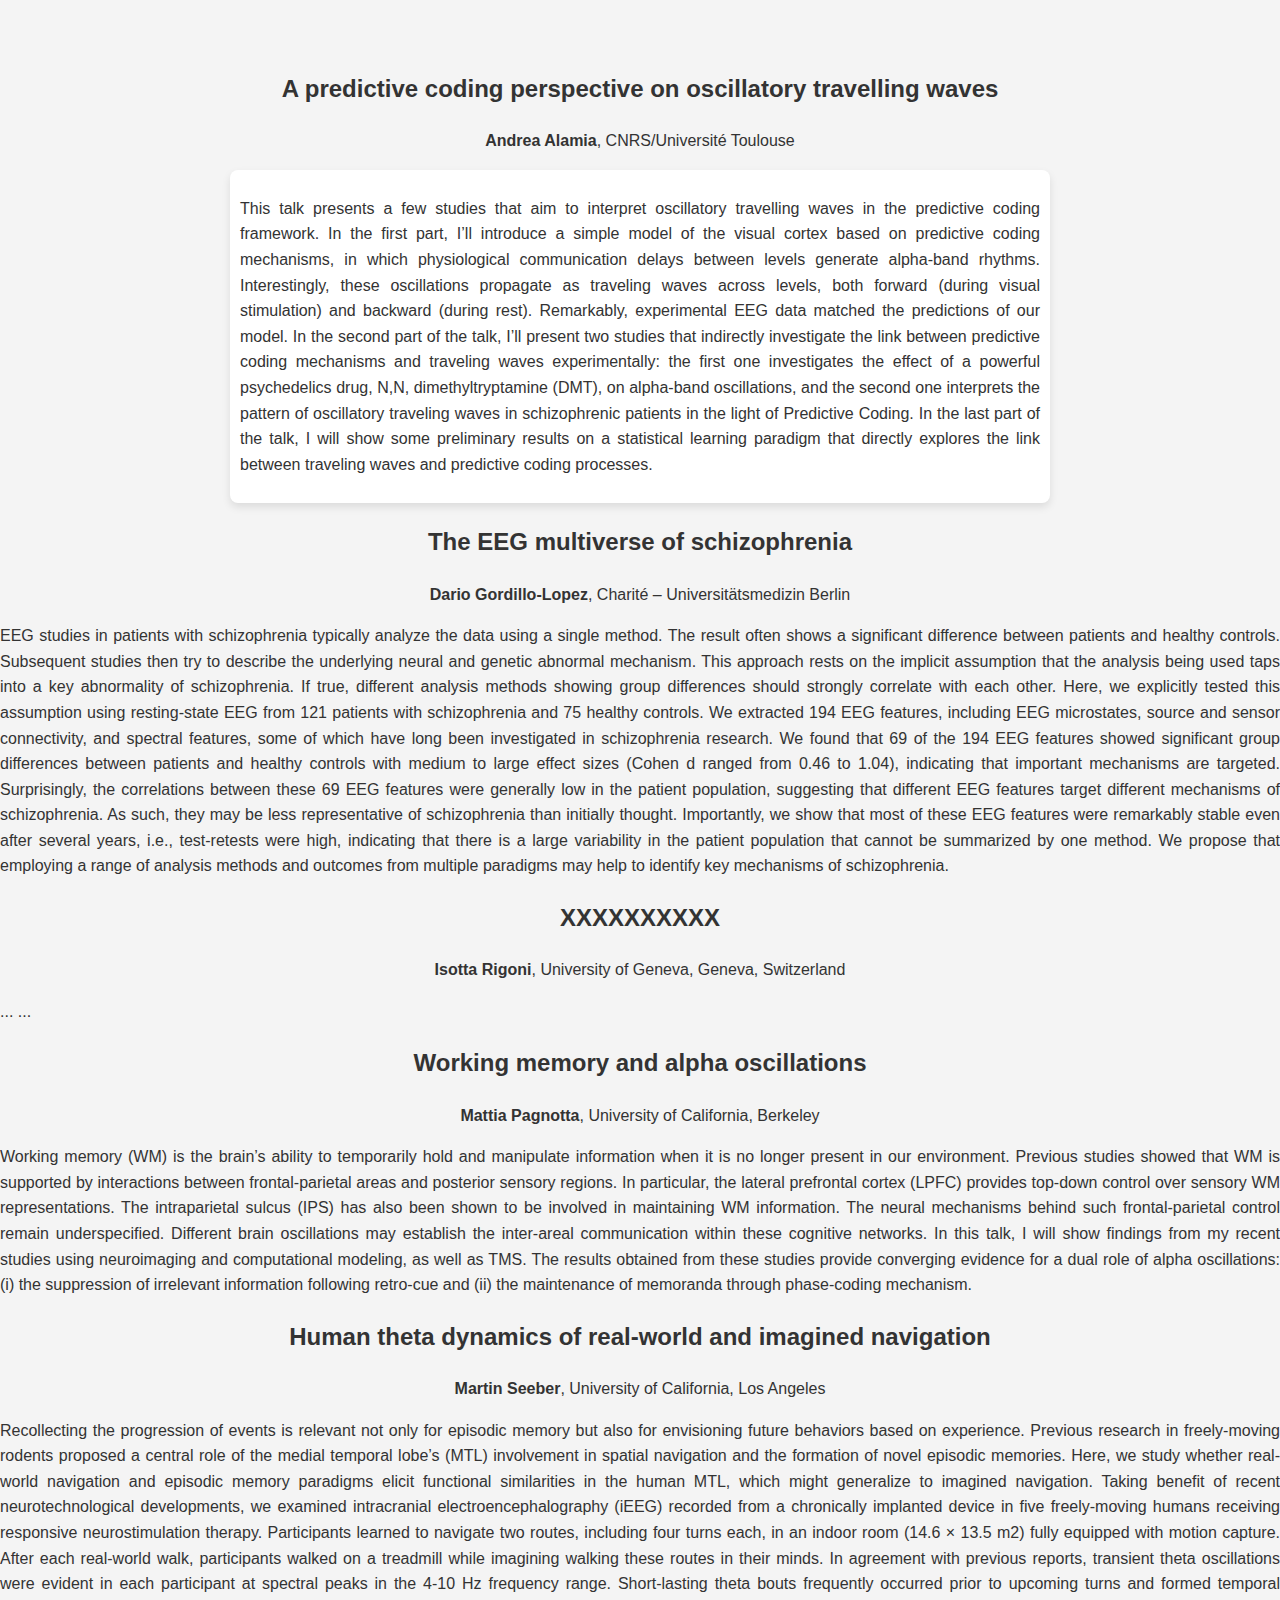
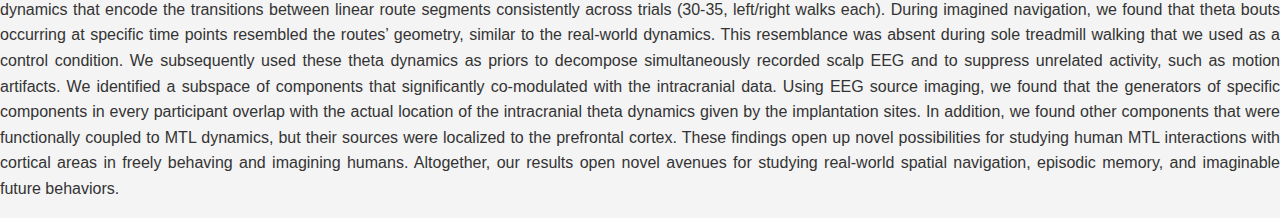
==== talk_abstracts.html @ fac7b804 "Update talk_abstracts.html" ====
<!DOCTYPE html>
<html lang="en">
<head>
    <meta charset="UTF-8">
    <meta name="viewport" content="width=device-width, initial-scale=1.0">
    <title>Abstracts - Symposium</title>
    <link rel="stylesheet" href="styles.css">
</head>
<body>
    
    <!-- Abstract Section for Dr. Andrea Alamia -->
    <section id="andrea-alamia">
        <h2 style="text-align: center;">A predictive coding perspective on oscillatory travelling waves</h2>
        <p style="text-align: center;"><strong>Andrea Alamia</strong>, CNRS/Université Toulouse</p>
        <div class="abstract-container">
        <p>This talk presents a few studies that aim to interpret oscillatory travelling waves in the predictive coding framework. 
          In the first part, I’ll introduce a simple model of the visual cortex based on predictive coding mechanisms, 
          in which physiological communication delays between levels generate alpha-band rhythms. 
          Interestingly, these oscillations propagate as traveling waves across levels, both forward (during visual stimulation) and backward (during rest). 
          Remarkably, experimental EEG data matched the predictions of our model. In the second part of the talk, 
          I’ll present two studies that indirectly investigate the link between predictive coding mechanisms and traveling waves experimentally: 
          the first one investigates the effect of a powerful psychedelics drug, N,N,  dimethyltryptamine (DMT), on alpha-band oscillations, 
          and the second one interprets the pattern of oscillatory traveling waves in schizophrenic patients in the light of Predictive Coding. 
          In the last part of the talk, I will show some preliminary results on a statistical learning paradigm that directly explores the link between traveling waves and predictive coding processes.
        </p>
        </div>
    </section>
    
    
    <!-- Abstract Section for Dr. Dario Gordillo-Lopez -->
    <section id="dario-gordillo">
        <h2 style="text-align: center;">The EEG multiverse of schizophrenia</h2>
        <p style="text-align: center;"><strong>Dario Gordillo-Lopez</strong>, Charité – Universitätsmedizin Berlin</p>
        <p style="text-align: justify;">EEG studies in patients with schizophrenia typically analyze the data using a single method. The result often shows a significant difference between patients 
          and healthy controls. Subsequent studies then try to describe the underlying neural and genetic abnormal mechanism. This approach rests on the implicit 
          assumption that the analysis being used taps into a key abnormality of schizophrenia. If true, different analysis methods showing group differences should 
          strongly correlate with each other. Here, we explicitly tested this assumption using resting-state EEG from 121 patients with schizophrenia and 75 healthy controls. 
          We extracted 194 EEG features, including EEG microstates, source and sensor connectivity, and spectral features, some of which have long been investigated in schizophrenia research. 
          We found that 69 of the 194 EEG features showed significant group differences between patients and healthy controls with medium to large effect sizes (Cohen d ranged from 0.46 to 1.04), 
          indicating that important mechanisms are targeted. Surprisingly, the correlations between these 69 EEG features were generally low in the patient population, suggesting that
          different EEG features target different mechanisms of schizophrenia. As such, they may be less representative of schizophrenia than initially thought. Importantly, 
          we show that most of these EEG features were remarkably stable even after several years, i.e., test-retests were high, 
          indicating that there is a large variability in the patient population that cannot be summarized by one method. 
          We propose that employing a range of analysis methods and outcomes from multiple paradigms may help to identify key mechanisms of schizophrenia.
        </p>
    </section>
    
    
    <!-- Abstract Section for Dr. Isotta Rigoni -->
    <section id="isotta-rigoni">
        <h2 style="text-align: center;">XXXXXXXXXX</h2>
        <p style="text-align: center;"><strong>Isotta Rigoni</strong>, University of Geneva, Geneva, Switzerland</p>
        <p style="text-align: justify;"> ... ... </p>
        </p>
    </section>
    
    
    <!-- Abstract Section for Dr. Mattia Pagnotta -->
    <section id="mattia-pagnotta">
        <h2 style="text-align: center;">Working memory and alpha oscillations</h2>
        <p style="text-align: center;"><strong>Mattia Pagnotta</strong>, University of California, Berkeley</p>
        <p style="text-align: justify;">Working memory (WM) is the brain’s ability to temporarily hold and manipulate information when it is no longer present in our environment. 
          Previous studies showed that WM is supported by interactions between frontal-parietal areas and posterior sensory regions. 
          In particular, the lateral prefrontal cortex (LPFC) provides top-down control over sensory WM representations. 
          The intraparietal sulcus (IPS) has also been shown to be involved in maintaining WM information. The neural mechanisms behind such frontal-parietal control remain underspecified. 
          Different brain oscillations may establish the inter-areal communication within these cognitive networks. 
          In this talk, I will show findings from my recent studies using neuroimaging and computational modeling, as well as TMS. 
          The results obtained from these studies provide converging evidence for a dual role of alpha oscillations: 
          (i) the suppression of irrelevant information following retro-cue and (ii) the maintenance of memoranda through phase-coding mechanism.
        </p>
    </section>
    
    
    <!-- Abstract Section for Dr. Martin Seeber -->
    <section id="martin-seeber">
        <h2 style="text-align: center;">Human theta dynamics of real-world and imagined navigation</h2>
        <p style="text-align: center;"><strong>Martin Seeber</strong>, University of California, Los Angeles</p>
        <p style="text-align: justify;">Recollecting the progression of events is relevant not only for episodic memory but also for envisioning future behaviors based on experience. 
          Previous research in freely-moving rodents proposed a central role of the medial temporal lobe’s (MTL) involvement in spatial navigation and the formation of novel episodic memories. 
          Here, we study whether real-world navigation and episodic memory paradigms elicit functional similarities in the human MTL, which might generalize to imagined navigation. 
          Taking benefit of recent neurotechnological developments, we examined intracranial electroencephalography (iEEG) recorded from a chronically implanted device 
          in five freely-moving humans receiving responsive neurostimulation therapy. Participants learned to navigate two routes, including four turns each, 
          in an indoor room (14.6 × 13.5 m2) fully equipped with motion capture. After each real-world walk, participants walked on a treadmill while imagining walking these routes in their minds.
          In agreement with previous reports, transient theta oscillations were evident in each participant at spectral peaks in the 4-10 Hz frequency range. 
          Short-lasting theta bouts frequently occurred prior to upcoming turns and formed temporal dynamics that encode the transitions between linear route segments 
          consistently across trials (30-35, left/right walks each). During imagined navigation, we found that theta bouts occurring at specific time points resembled the routes’ geometry, 
          similar to the real-world dynamics. This resemblance was absent during sole treadmill walking that we used as a control condition. We subsequently used these theta dynamics as priors to 
          decompose simultaneously recorded scalp EEG and to suppress unrelated activity, such as motion artifacts. We identified a subspace of components that significantly co-modulated with the 
          intracranial data. Using EEG source imaging, we found that the generators of specific components in every participant overlap with the actual location of the intracranial theta dynamics given 
          by the implantation sites. In addition, we found other components that were functionally coupled to MTL dynamics, but their sources were localized to the prefrontal cortex. 
          These findings open up novel possibilities for studying human MTL interactions with cortical areas in freely behaving and imagining humans. 
          Altogether, our results open novel avenues for studying real-world spatial navigation, episodic memory, and imaginable future behaviors.
        </p>
    </section>

</body>
</html>


<!-- Add other talks similarly -->
---- styles.css ----
/* Global styles */
body {
    font-family: Arial, sans-serif;
    line-height: 1.6;
    background-color: #f4f4f4;
    color: #333;
    text-align: center; /* Center-align all text globally */
    margin: 0;
    padding: 0;
}

/* Sticky Navigation Bar */
nav {
    background-color: #333; /* Dark background */
    padding: 10px 0;
    position: fixed; /* Makes it sticky */
    top: 0; /* Align to the top of the page */
    width: 100%; /* Full width */
    z-index: 1000; /* Ensure it stays above other content */
    box-shadow: 0 2px 5px rgba(0, 0, 0, 0.2); /* Optional: Add a subtle shadow */
}

nav ul {
    list-style-type: none;
    margin: 0;
    padding: 0;
    display: flex;
    justify-content: center; /* Center items in the nav bar */
}

nav ul li {
    margin: 0 15px; /* Space between navigation items */
}

nav ul li a {
    color: white;
    text-decoration: none;
    font-weight: bold;
    padding: 5px 10px;
    transition: color 0.3s ease;
}

nav ul li a:hover {
    color: #ffd700; /* Change color on hover (gold as an example) */
}

/* Add padding to body to prevent content overlap with the sticky nav */
body {
    padding-top: 50px; /* Adjust based on the height of your nav */
}

/* Home Section */
#home {
    background: url('images/background_ai.png') no-repeat center center/cover;
    color: white;
    padding: 60px 20px;
    text-align: center; /* Center-align text in this section */
}

#home h1 {
    color: black;
    font-size: 3.5rem;
    margin-bottom: 10px;
}

#home p {
    color: black;
}

/* Style for Abstract Content Section */
.abstract-container {
    max-width: 800px; /* Adjust width as needed */
    margin: 0 auto; /* Center the container horizontally */
    text-align: justify; /* Justify the text alignment */
    font-size: 1rem; /* Adjust font size */
    line-height: 1.6; /* Increase line height for readability */
    padding: 10px; /* Add some padding around the text */
    background-color: #fff; /* Optional: Add a background color */
    border-radius: 8px; /* Optional: Add rounded corners */
    box-shadow: 0 4px 8px rgba(0, 0, 0, 0.1); /* Optional: Add subtle shadow */
}

/* Increased font size for the specific paragraph */
#home p.welcome-text {
    font-size: 1.5rem;  /* Increased font size */
    color: black !important;  /* Ensure the text is visible against the background */
    margin-top: 20px;  /* Optional: spacing */
}

/* Overview Section */
#overview, #schedule, #registration {
    padding: 40px 20px;
    max-width: 800px;
    margin: 0 auto;
    text-align: center; /* Center-align text for sections */
}

/* Speakers Section */
#speakers {
    padding: 40px 20px;
    background-color: #e2e2e2;
    text-align: center;
}

.speaker {
    display: flex;
    flex-direction: column;
    align-items: center; /* Center content horizontally */
    justify-content: center; /* Center content vertically */
    margin-bottom: 30px;
    padding: 20px;
    background-color: white;
    border-radius: 8px;
    box-shadow: 0 4px 8px rgba(0, 0, 0, 0.1);
    max-width: 600px; /* Restrict box width */
    margin-left: auto; /* Center horizontally */
    margin-right: auto; /* Center horizontally */
}

.speaker-header h3 {
    margin: 0;
    font-size: 1.5rem;
}

.speaker-header p {
    margin: 0;
    font-style: italic;
}

.speaker-photo {
    width: 150px;
    height: 150px;
    object-fit: cover;
    border-radius: 50%;
    margin-bottom: 15px;
}

.speaker-description {
    text-align: center; /* Center-align the speaker descriptions */
    margin: 10px 0;
}

/* Registration Section */
form {
    max-width: 500px;
    margin: 0 auto;
    background-color: #fff;
    padding: 20px;
    border-radius: 8px;
    box-shadow: 0 2px 10px rgba(0, 0, 0, 0.1);
}

button {
    background-color: #333;
    color: white;
    padding: 10px 20px;
    border: none;
    border-radius: 4px;
    cursor: pointer;
}

button:hover {
    background-color: #555;
}

/* Link Styles */
a {
    color: #333;
    text-decoration: none;
    font-weight: bold;
}

a:hover {
    color: #ff6347; /* Optional: Change color on hover */
}

html {
    scroll-behavior: smooth;
}
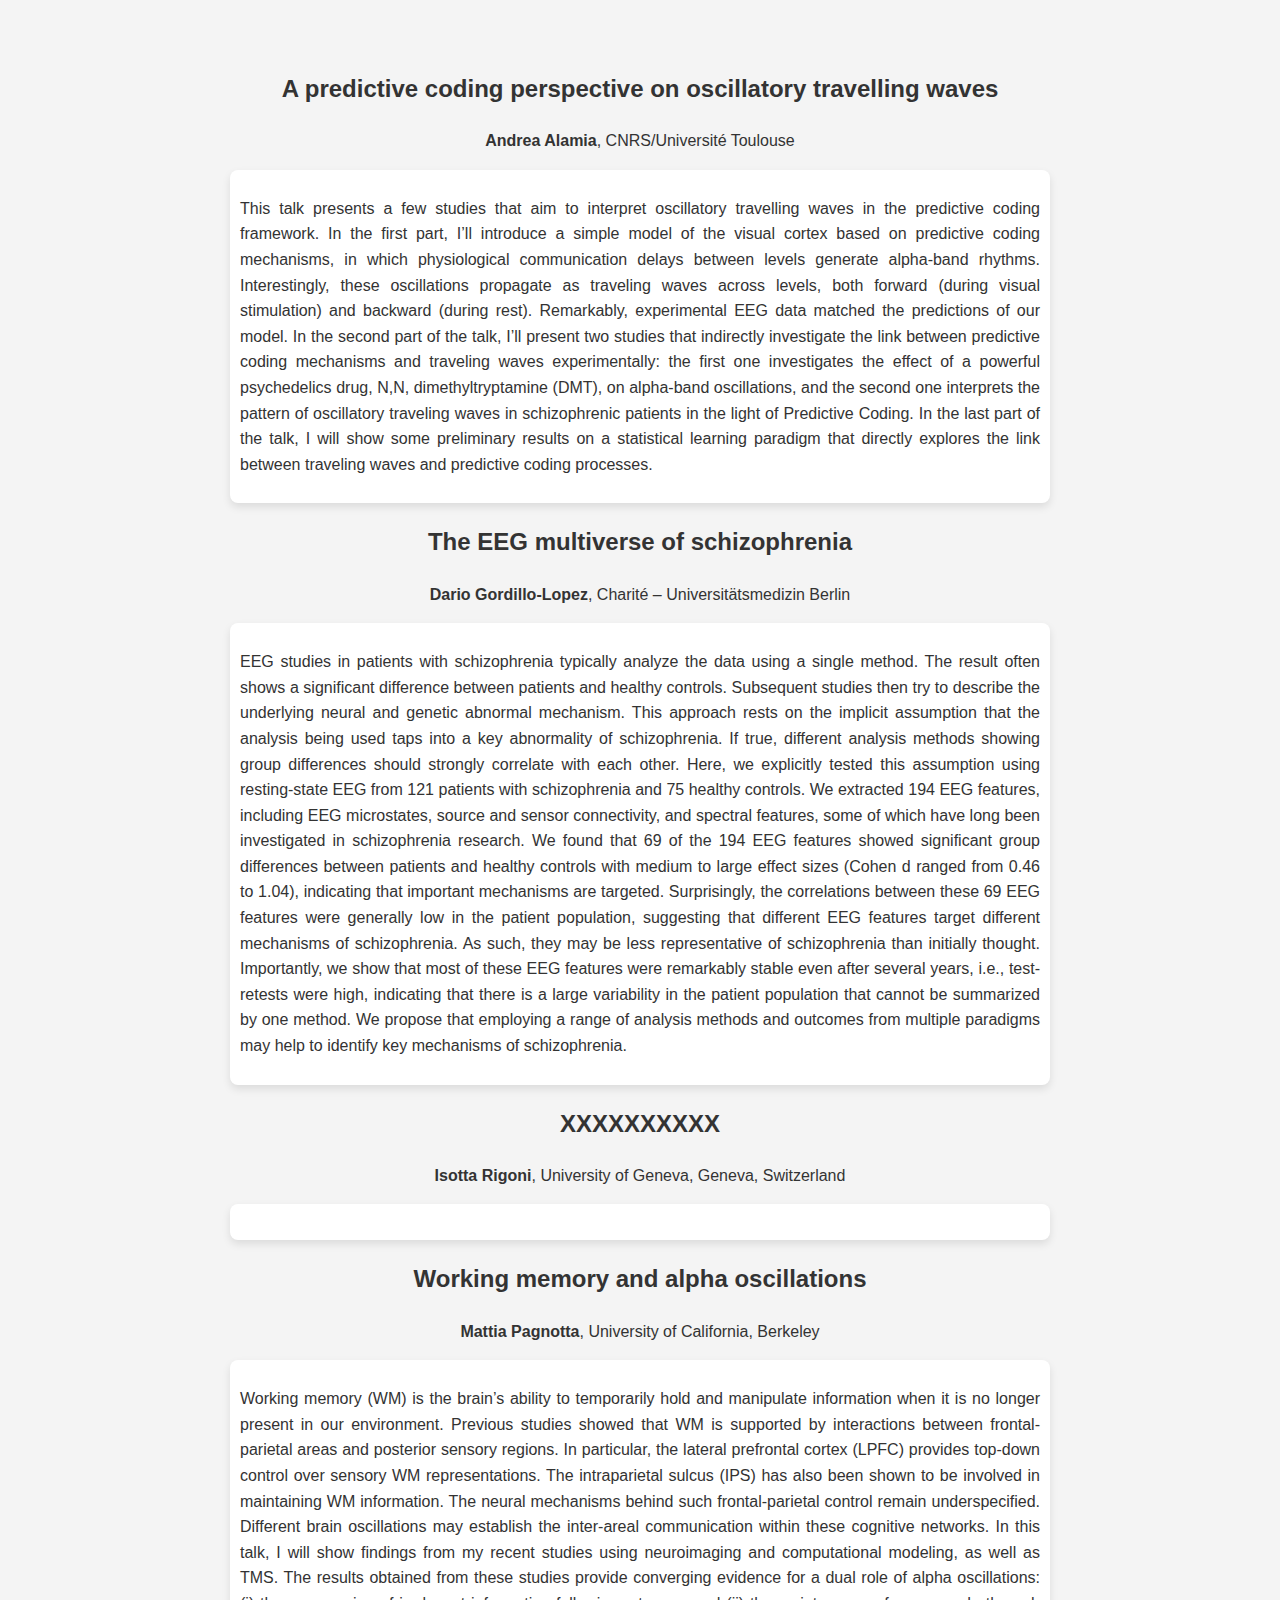
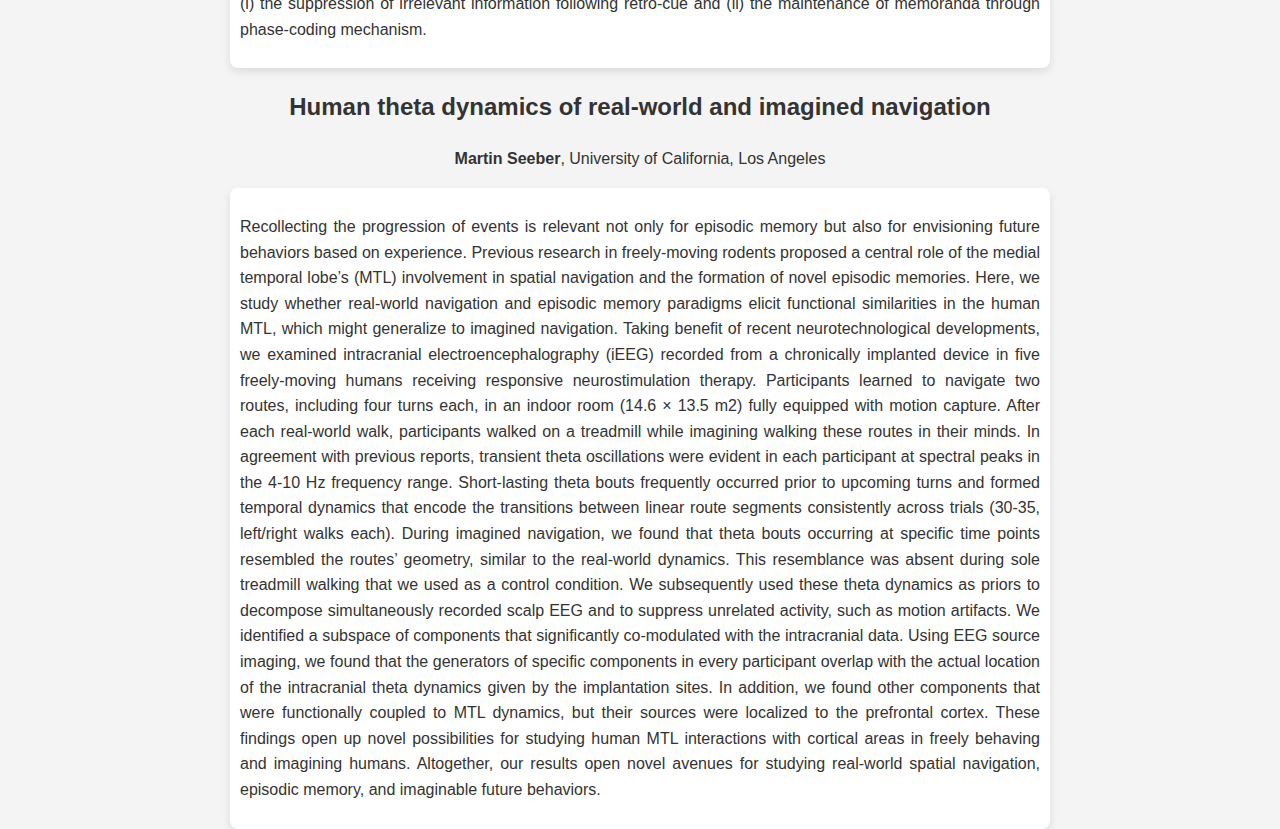
==== commit d41b5944: "Update talk_abstracts.html" ====
--- a/talk_abstracts.html
+++ b/talk_abstracts.html
@@ -31,7 +31,8 @@
     <section id="dario-gordillo">
         <h2 style="text-align: center;">The EEG multiverse of schizophrenia</h2>
         <p style="text-align: center;"><strong>Dario Gordillo-Lopez</strong>, Charité – Universitätsmedizin Berlin</p>
-        <p style="text-align: justify;">EEG studies in patients with schizophrenia typically analyze the data using a single method. The result often shows a significant difference between patients 
+        <div class="abstract-container">
+        <p>EEG studies in patients with schizophrenia typically analyze the data using a single method. The result often shows a significant difference between patients 
           and healthy controls. Subsequent studies then try to describe the underlying neural and genetic abnormal mechanism. This approach rests on the implicit 
           assumption that the analysis being used taps into a key abnormality of schizophrenia. If true, different analysis methods showing group differences should 
           strongly correlate with each other. Here, we explicitly tested this assumption using resting-state EEG from 121 patients with schizophrenia and 75 healthy controls. 
@@ -43,6 +44,7 @@
           indicating that there is a large variability in the patient population that cannot be summarized by one method. 
           We propose that employing a range of analysis methods and outcomes from multiple paradigms may help to identify key mechanisms of schizophrenia.
         </p>
+        </div>
     </section>
     
     
@@ -50,8 +52,10 @@
     <section id="isotta-rigoni">
         <h2 style="text-align: center;">XXXXXXXXXX</h2>
         <p style="text-align: center;"><strong>Isotta Rigoni</strong>, University of Geneva, Geneva, Switzerland</p>
-        <p style="text-align: justify;"> ... ... </p>
+        <div class="abstract-container">
+        <p>
         </p>
+        </div>
     </section>
     
     
@@ -59,7 +63,8 @@
     <section id="mattia-pagnotta">
         <h2 style="text-align: center;">Working memory and alpha oscillations</h2>
         <p style="text-align: center;"><strong>Mattia Pagnotta</strong>, University of California, Berkeley</p>
-        <p style="text-align: justify;">Working memory (WM) is the brain’s ability to temporarily hold and manipulate information when it is no longer present in our environment. 
+        <div class="abstract-container">
+        <p>Working memory (WM) is the brain’s ability to temporarily hold and manipulate information when it is no longer present in our environment. 
           Previous studies showed that WM is supported by interactions between frontal-parietal areas and posterior sensory regions. 
           In particular, the lateral prefrontal cortex (LPFC) provides top-down control over sensory WM representations. 
           The intraparietal sulcus (IPS) has also been shown to be involved in maintaining WM information. The neural mechanisms behind such frontal-parietal control remain underspecified. 
@@ -68,6 +73,7 @@
           The results obtained from these studies provide converging evidence for a dual role of alpha oscillations: 
           (i) the suppression of irrelevant information following retro-cue and (ii) the maintenance of memoranda through phase-coding mechanism.
         </p>
+        </div>
     </section>
     
     
@@ -75,7 +81,8 @@
     <section id="martin-seeber">
         <h2 style="text-align: center;">Human theta dynamics of real-world and imagined navigation</h2>
         <p style="text-align: center;"><strong>Martin Seeber</strong>, University of California, Los Angeles</p>
-        <p style="text-align: justify;">Recollecting the progression of events is relevant not only for episodic memory but also for envisioning future behaviors based on experience. 
+        <div class="abstract-container">
+        <p>Recollecting the progression of events is relevant not only for episodic memory but also for envisioning future behaviors based on experience. 
           Previous research in freely-moving rodents proposed a central role of the medial temporal lobe’s (MTL) involvement in spatial navigation and the formation of novel episodic memories. 
           Here, we study whether real-world navigation and episodic memory paradigms elicit functional similarities in the human MTL, which might generalize to imagined navigation. 
           Taking benefit of recent neurotechnological developments, we examined intracranial electroencephalography (iEEG) recorded from a chronically implanted device 
@@ -90,7 +97,8 @@
           by the implantation sites. In addition, we found other components that were functionally coupled to MTL dynamics, but their sources were localized to the prefrontal cortex. 
           These findings open up novel possibilities for studying human MTL interactions with cortical areas in freely behaving and imagining humans. 
           Altogether, our results open novel avenues for studying real-world spatial navigation, episodic memory, and imaginable future behaviors.
-        </p>
+        </p> 
+        </div>
     </section>
 
 </body>
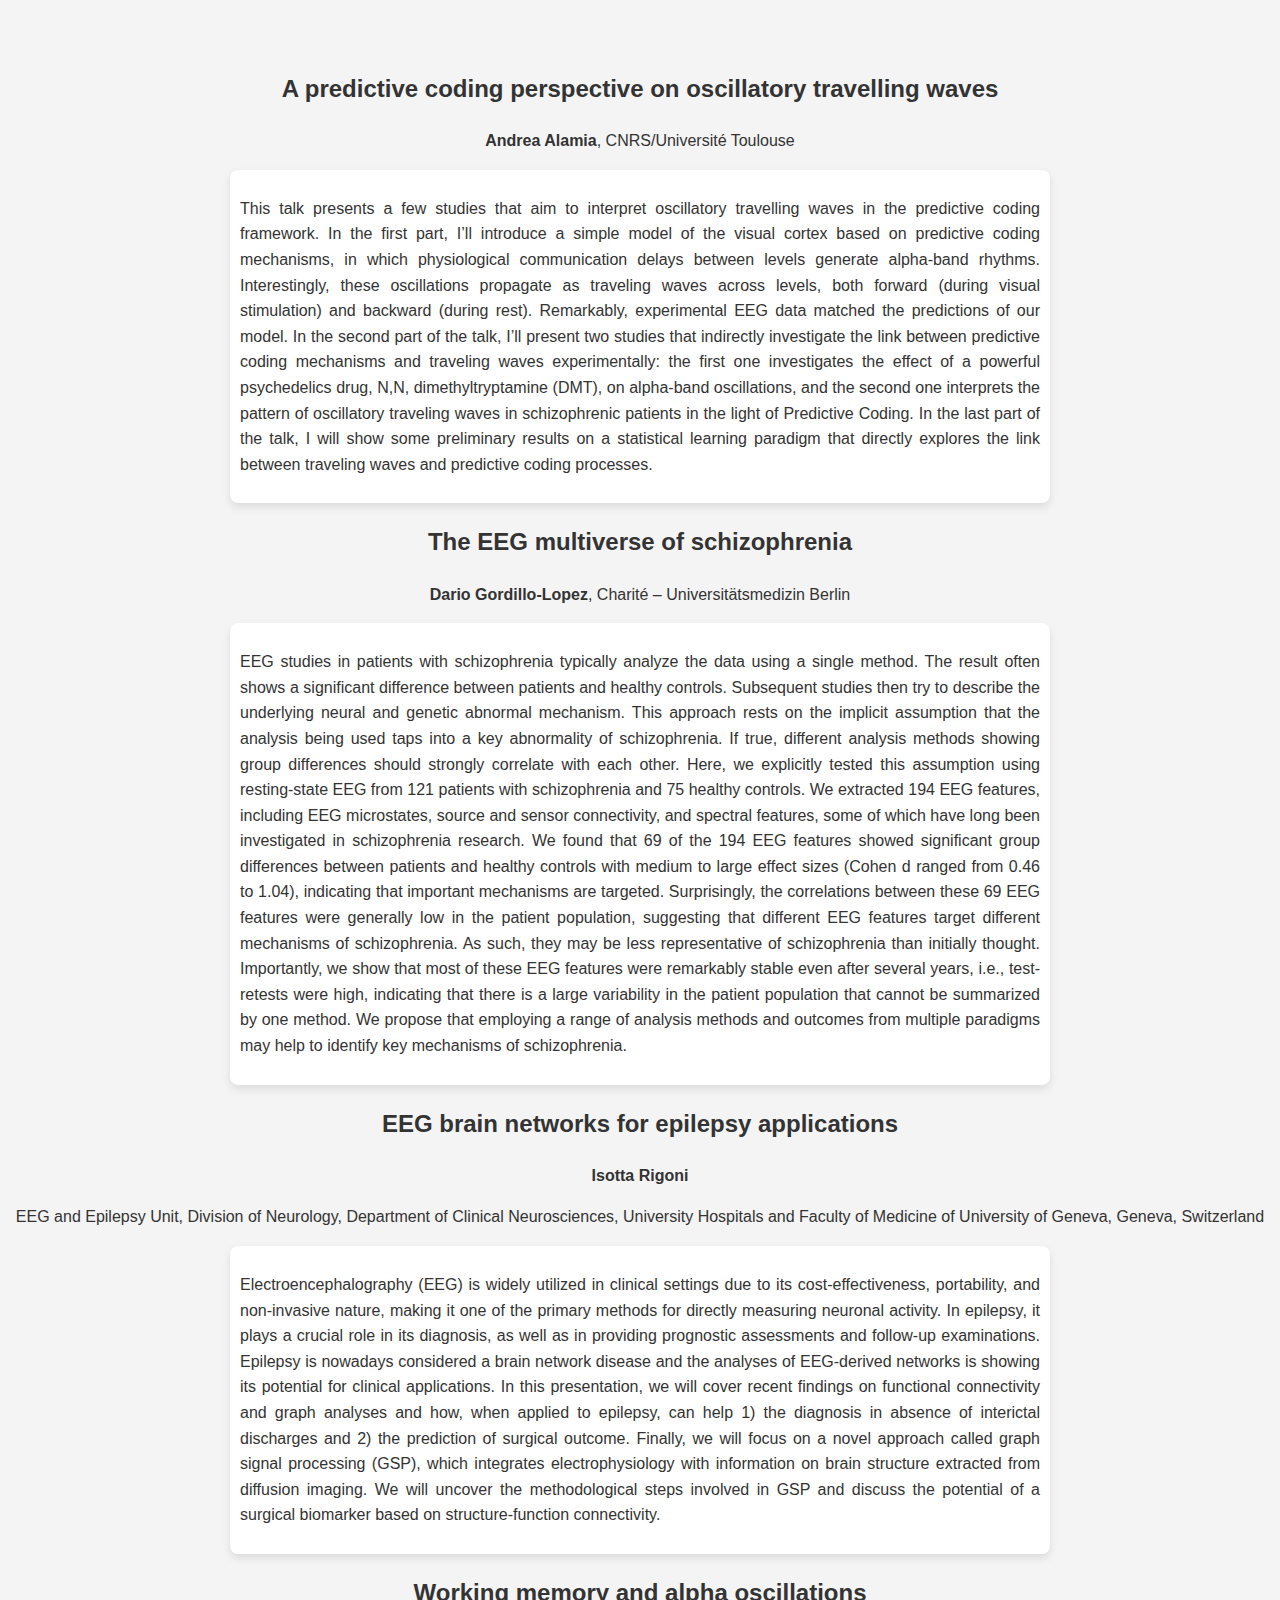
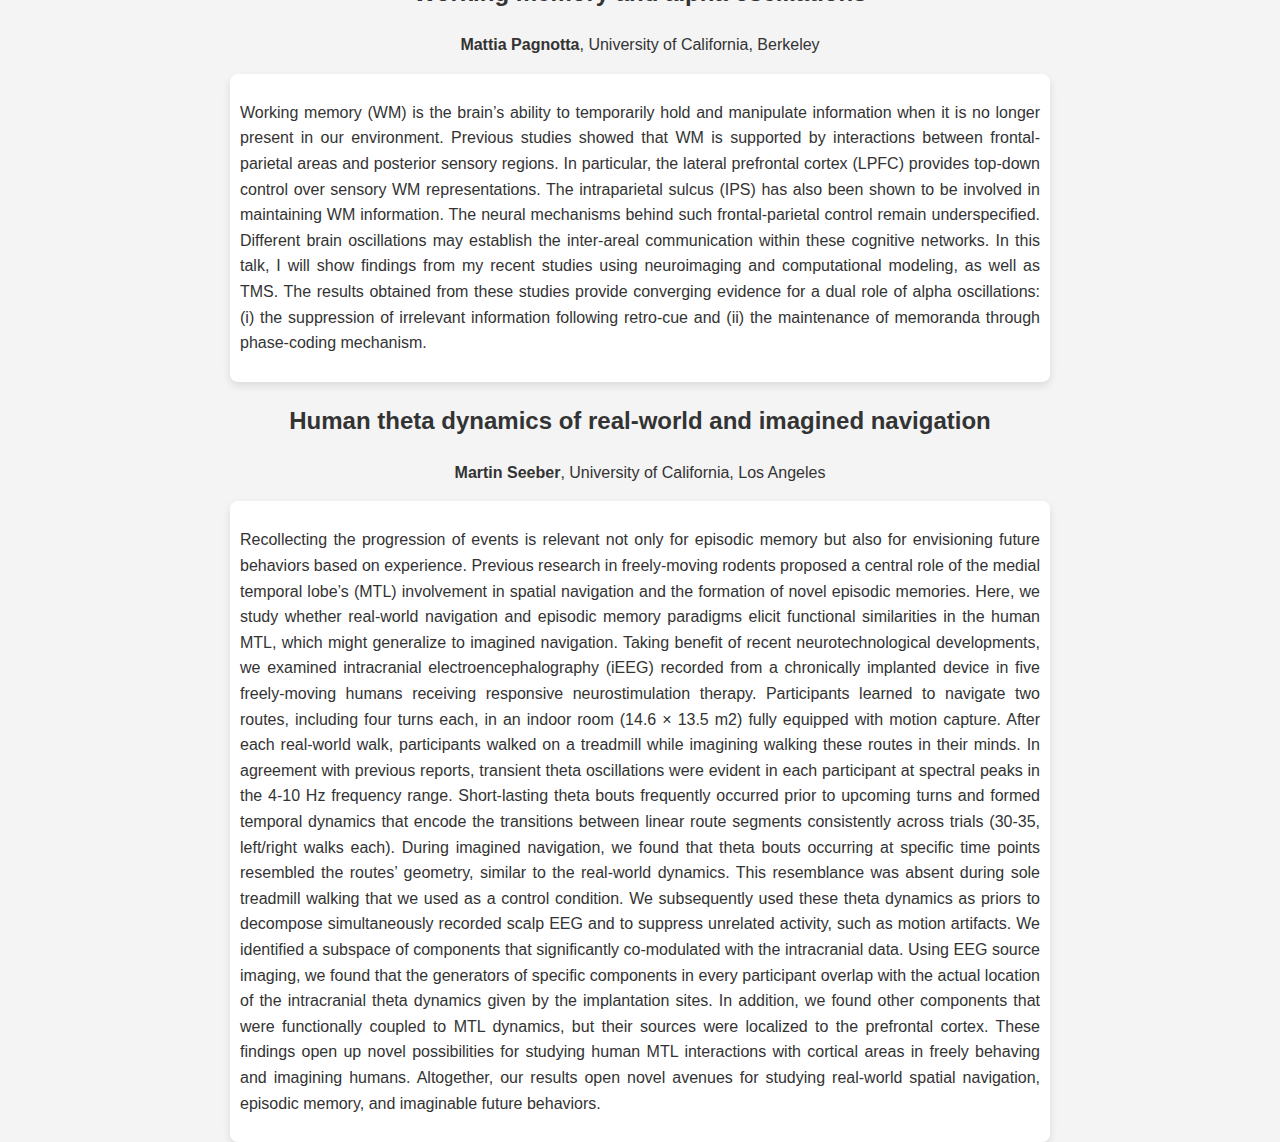
==== commit ab499132: "Update talk_abstracts.html" ====
--- a/talk_abstracts.html
+++ b/talk_abstracts.html
@@ -50,10 +50,16 @@
     
     <!-- Abstract Section for Dr. Isotta Rigoni -->
     <section id="isotta-rigoni">
-        <h2 style="text-align: center;">XXXXXXXXXX</h2>
-        <p style="text-align: center;"><strong>Isotta Rigoni</strong>, University of Geneva, Geneva, Switzerland</p>
+        <h2 style="text-align: center;">EEG brain networks for epilepsy applications</h2>
+        <p style="text-align: center;"><strong>Isotta Rigoni</strong><p>
+            EEG and Epilepsy Unit, Division of Neurology, Department of Clinical Neurosciences, University Hospitals and Faculty of Medicine of University of Geneva, Geneva, Switzerland</p>
         <div class="abstract-container">
-        <p>
+        <p>Electroencephalography (EEG) is widely utilized in clinical settings due to its cost-effectiveness, portability, and non-invasive nature, making it one of the primary methods
+            for directly measuring neuronal activity. In epilepsy, it plays a crucial role in its diagnosis, as well as in providing prognostic assessments and follow-up examinations. 
+            Epilepsy is nowadays considered a brain network disease and the analyses of EEG-derived networks is showing its potential for clinical applications. In this presentation, 
+            we will cover recent findings on functional connectivity and graph analyses and how, when applied to epilepsy, can help 1) the diagnosis in absence of interictal discharges 
+            and 2) the prediction of surgical outcome. Finally, we will focus on a novel approach called graph signal processing (GSP), which integrates electrophysiology with information 
+            on brain structure extracted from diffusion imaging. We will uncover the methodological steps involved in GSP and discuss the potential of a surgical biomarker based on structure-function connectivity.
         </p>
         </div>
     </section>
--- a/styles.css
+++ b/styles.css
@@ -1,3 +1,8 @@
+/* Global variables */
+:root {
+    --nav-height: 50px;
+}
+
 /* Global styles */
 body {
     font-family: Arial, sans-serif;
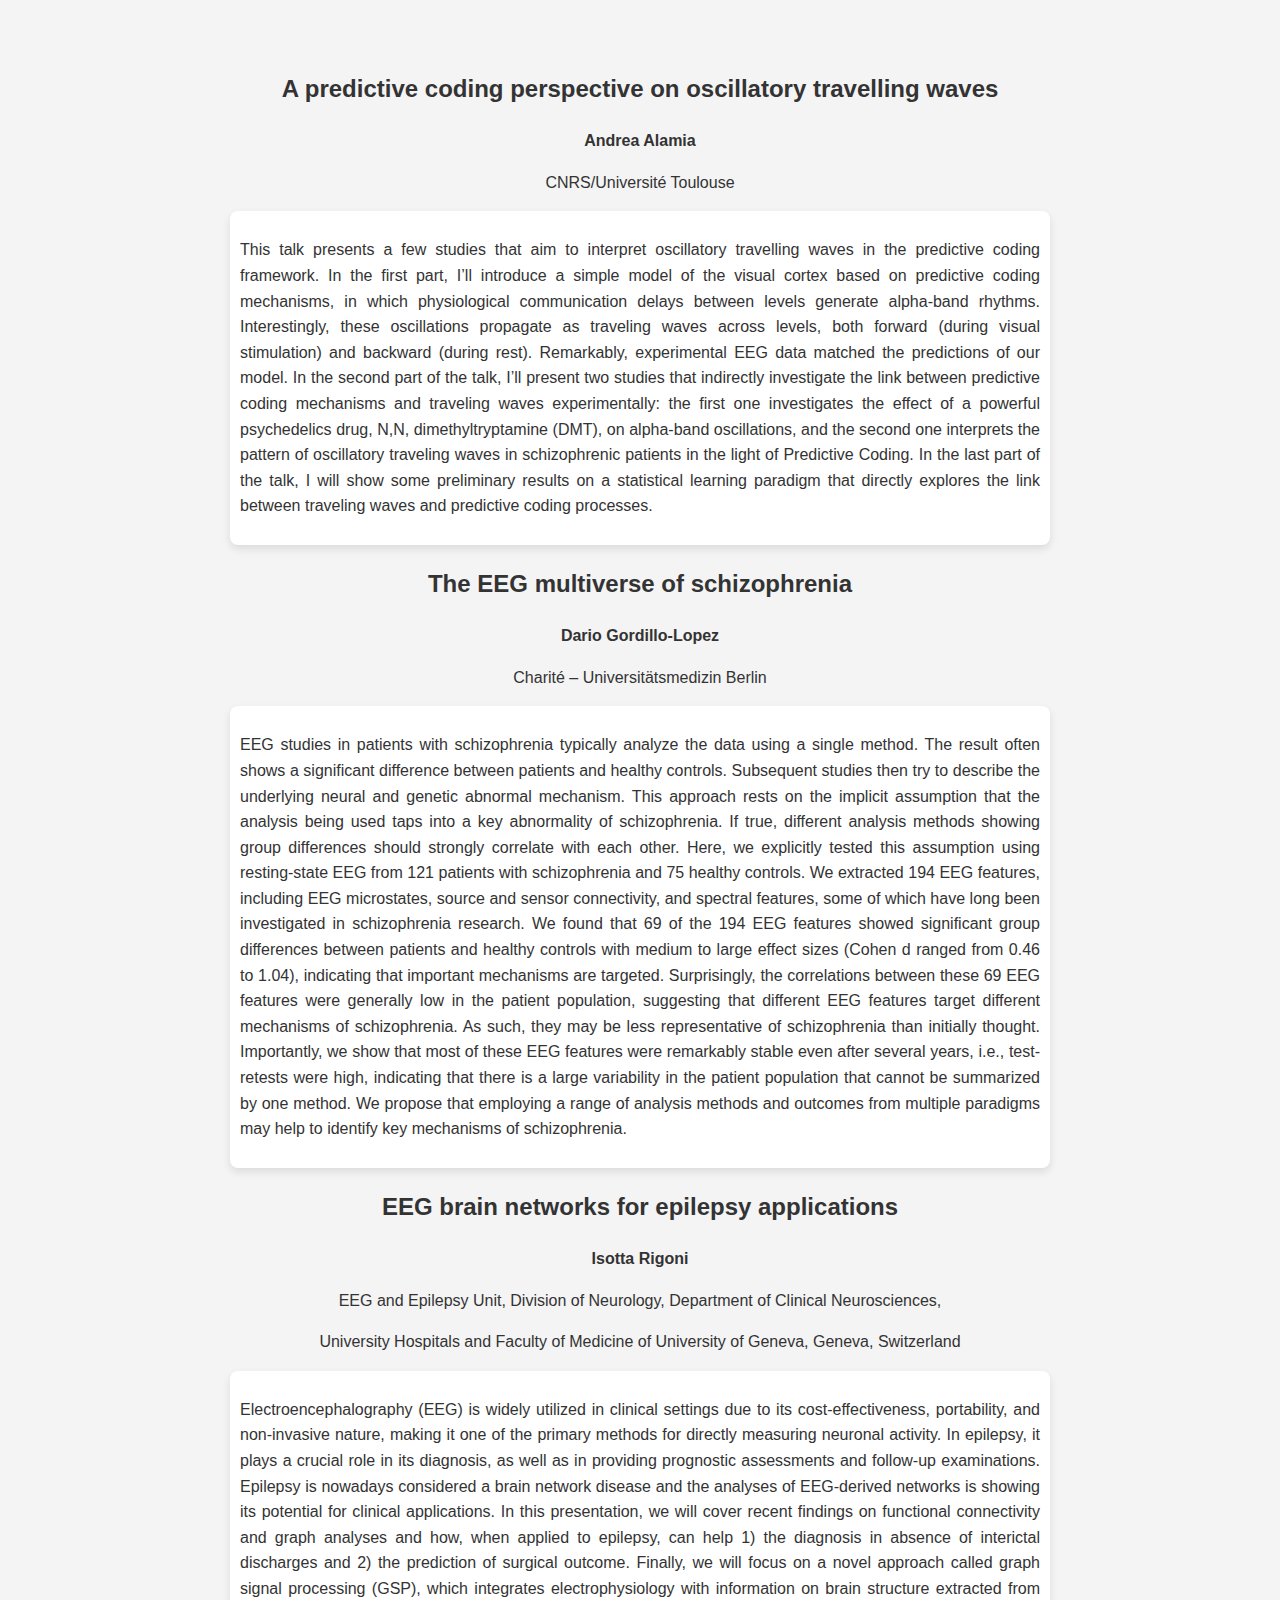
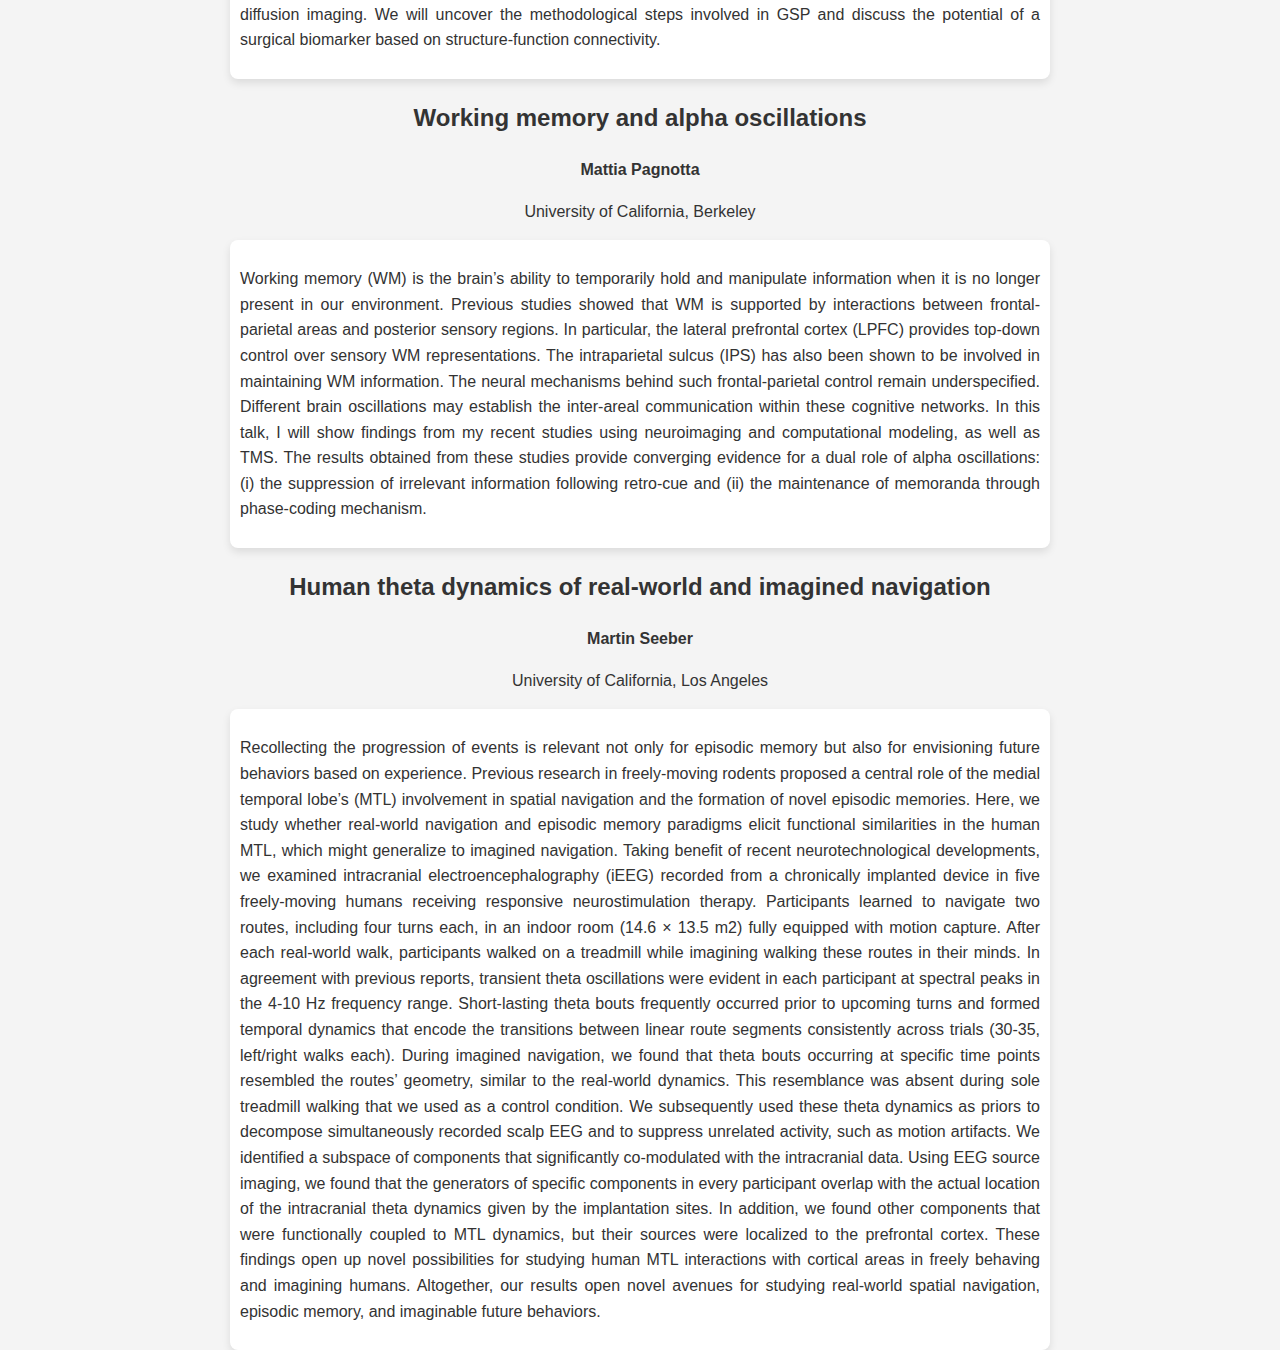
==== commit d60df5d8: "Update talk_abstracts.html" ====
--- a/talk_abstracts.html
+++ b/talk_abstracts.html
@@ -11,7 +11,7 @@
     <!-- Abstract Section for Dr. Andrea Alamia -->
     <section id="andrea-alamia">
         <h2 style="text-align: center;">A predictive coding perspective on oscillatory travelling waves</h2>
-        <p style="text-align: center;"><strong>Andrea Alamia</strong>, CNRS/Université Toulouse</p>
+        <p style="text-align: center;"><strong>Andrea Alamia</strong><p> CNRS/Université Toulouse</p>
         <div class="abstract-container">
         <p>This talk presents a few studies that aim to interpret oscillatory travelling waves in the predictive coding framework. 
           In the first part, I’ll introduce a simple model of the visual cortex based on predictive coding mechanisms, 
@@ -30,7 +30,7 @@
     <!-- Abstract Section for Dr. Dario Gordillo-Lopez -->
     <section id="dario-gordillo">
         <h2 style="text-align: center;">The EEG multiverse of schizophrenia</h2>
-        <p style="text-align: center;"><strong>Dario Gordillo-Lopez</strong>, Charité – Universitätsmedizin Berlin</p>
+        <p style="text-align: center;"><strong>Dario Gordillo-Lopez</strong><p> Charité – Universitätsmedizin Berlin</p>
         <div class="abstract-container">
         <p>EEG studies in patients with schizophrenia typically analyze the data using a single method. The result often shows a significant difference between patients 
           and healthy controls. Subsequent studies then try to describe the underlying neural and genetic abnormal mechanism. This approach rests on the implicit 
@@ -52,7 +52,8 @@
     <section id="isotta-rigoni">
         <h2 style="text-align: center;">EEG brain networks for epilepsy applications</h2>
         <p style="text-align: center;"><strong>Isotta Rigoni</strong><p>
-            EEG and Epilepsy Unit, Division of Neurology, Department of Clinical Neurosciences, University Hospitals and Faculty of Medicine of University of Geneva, Geneva, Switzerland</p>
+            EEG and Epilepsy Unit, Division of Neurology, Department of Clinical Neurosciences, 
+            <p>University Hospitals and Faculty of Medicine of University of Geneva, Geneva, Switzerland</p>
         <div class="abstract-container">
         <p>Electroencephalography (EEG) is widely utilized in clinical settings due to its cost-effectiveness, portability, and non-invasive nature, making it one of the primary methods
             for directly measuring neuronal activity. In epilepsy, it plays a crucial role in its diagnosis, as well as in providing prognostic assessments and follow-up examinations. 
@@ -68,7 +69,7 @@
     <!-- Abstract Section for Dr. Mattia Pagnotta -->
     <section id="mattia-pagnotta">
         <h2 style="text-align: center;">Working memory and alpha oscillations</h2>
-        <p style="text-align: center;"><strong>Mattia Pagnotta</strong>, University of California, Berkeley</p>
+        <p style="text-align: center;"><strong>Mattia Pagnotta</strong><p> University of California, Berkeley</p>
         <div class="abstract-container">
         <p>Working memory (WM) is the brain’s ability to temporarily hold and manipulate information when it is no longer present in our environment. 
           Previous studies showed that WM is supported by interactions between frontal-parietal areas and posterior sensory regions. 
@@ -86,7 +87,7 @@
     <!-- Abstract Section for Dr. Martin Seeber -->
     <section id="martin-seeber">
         <h2 style="text-align: center;">Human theta dynamics of real-world and imagined navigation</h2>
-        <p style="text-align: center;"><strong>Martin Seeber</strong>, University of California, Los Angeles</p>
+        <p style="text-align: center;"><strong>Martin Seeber</strong><p> University of California, Los Angeles</p>
         <div class="abstract-container">
         <p>Recollecting the progression of events is relevant not only for episodic memory but also for envisioning future behaviors based on experience. 
           Previous research in freely-moving rodents proposed a central role of the medial temporal lobe’s (MTL) involvement in spatial navigation and the formation of novel episodic memories. 
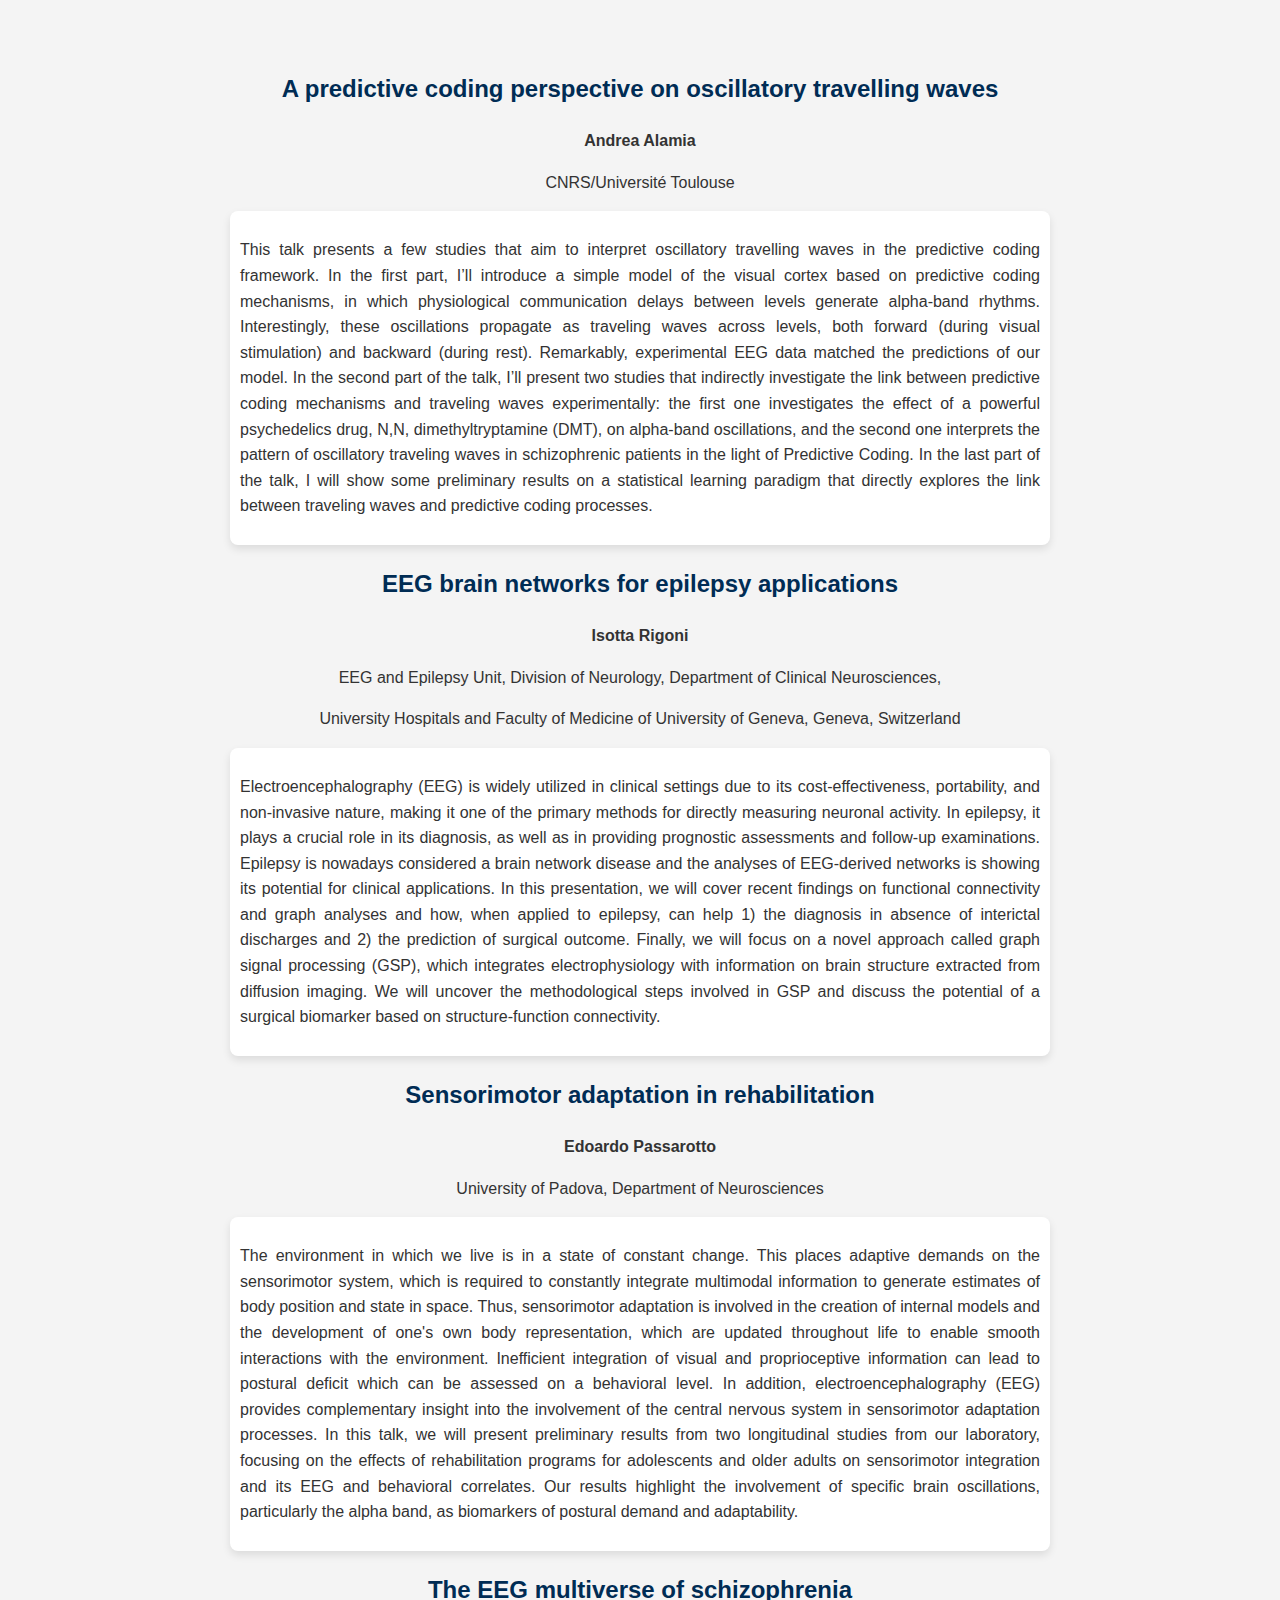
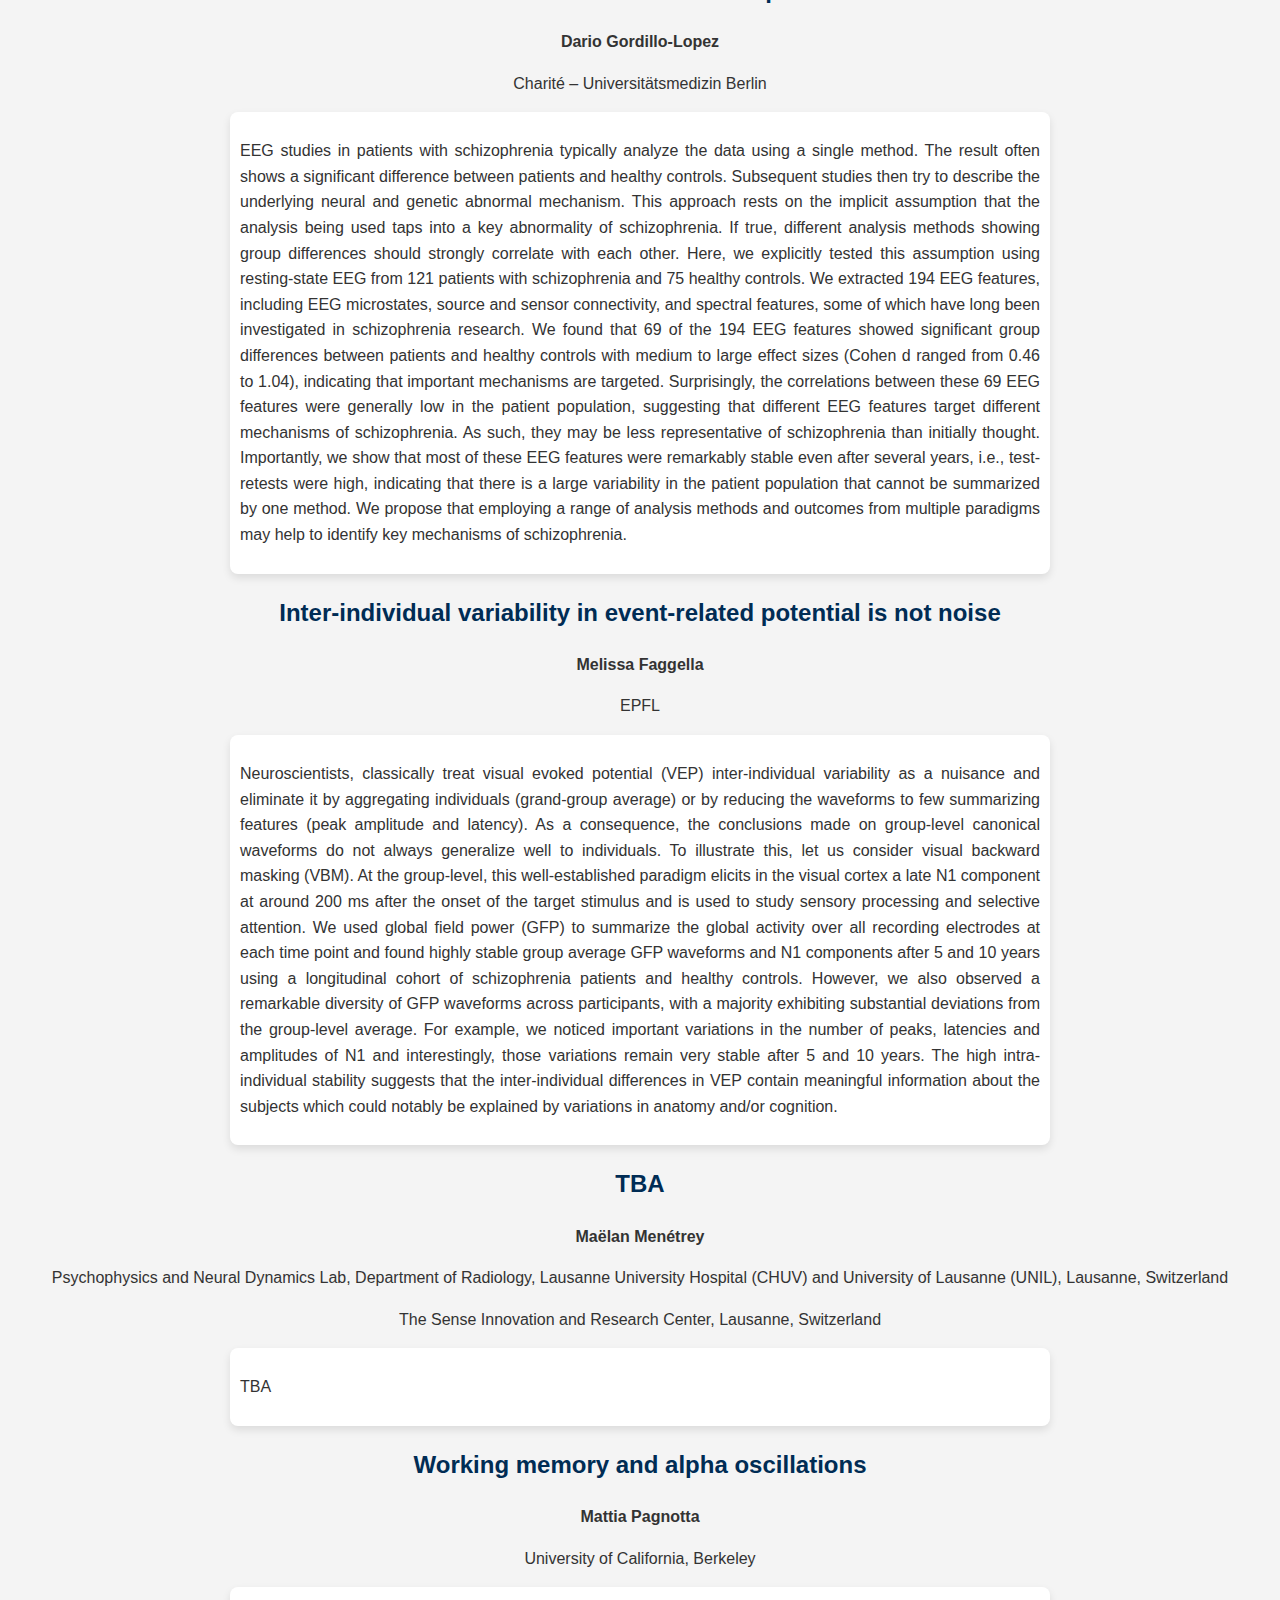
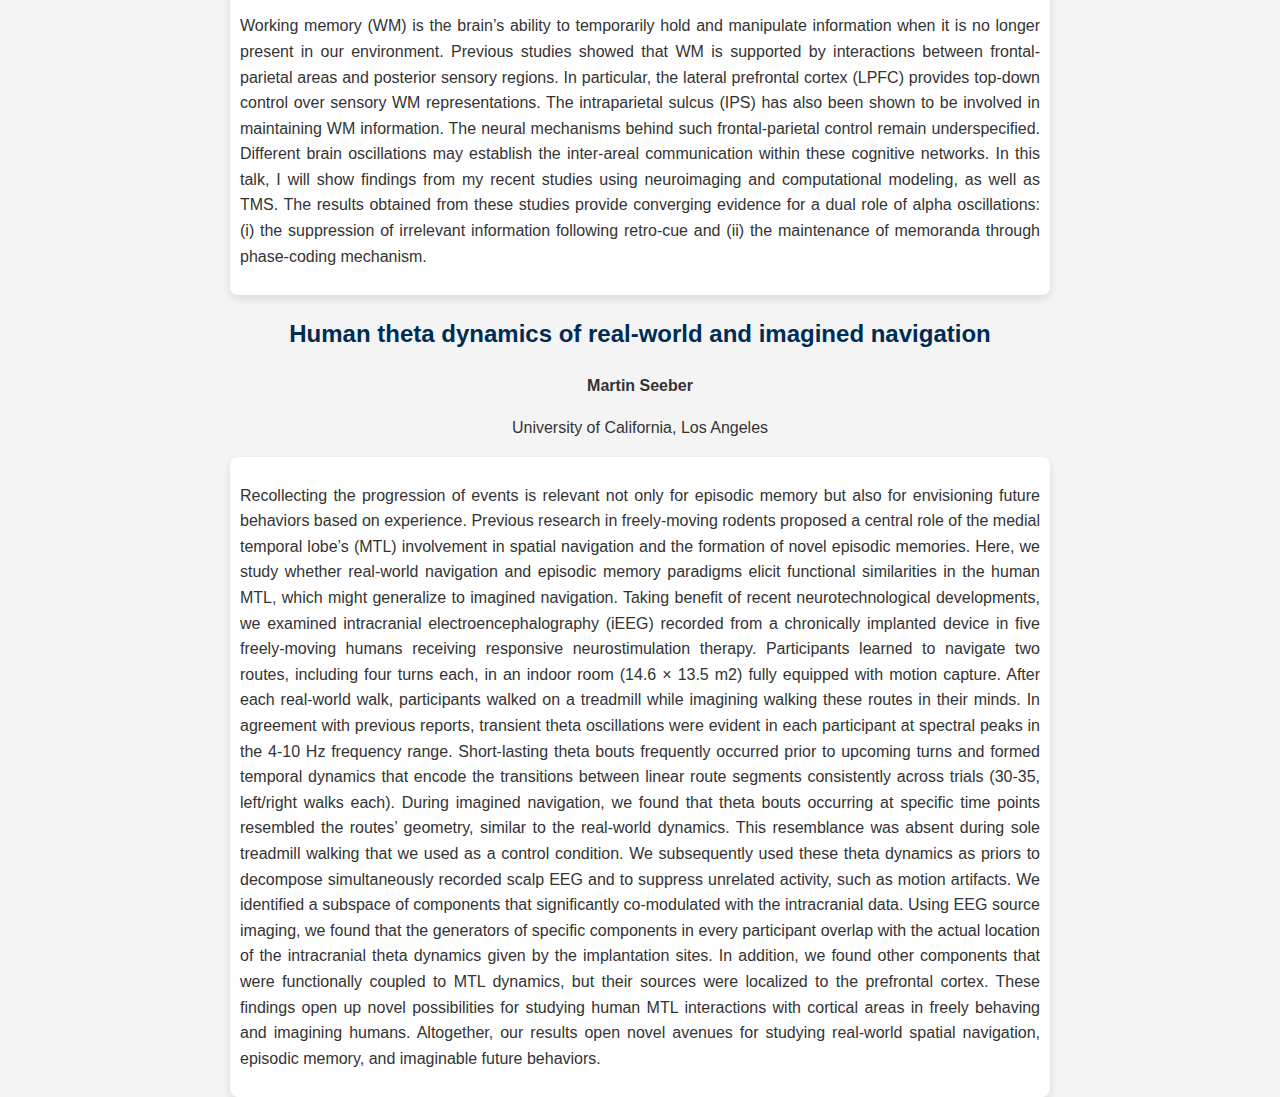
==== commit 5ed0e6ff: "Update talk_abstracts.html" ====
--- a/talk_abstracts.html
+++ b/talk_abstracts.html
@@ -25,7 +25,46 @@
         </p>
         </div>
     </section>
-    
+
+    <!-- Abstract Section for Dr. Isotta Rigoni -->
+    <section id="isotta-rigoni">
+        <h2 style="text-align: center;">EEG brain networks for epilepsy applications</h2>
+        <p style="text-align: center;"><strong>Isotta Rigoni</strong><p>
+            EEG and Epilepsy Unit, Division of Neurology, Department of Clinical Neurosciences, 
+            <p>University Hospitals and Faculty of Medicine of University of Geneva, Geneva, Switzerland</p>
+        <div class="abstract-container">
+        <p>Electroencephalography (EEG) is widely utilized in clinical settings due to its cost-effectiveness, portability, and non-invasive nature, making it one of the primary methods
+            for directly measuring neuronal activity. In epilepsy, it plays a crucial role in its diagnosis, as well as in providing prognostic assessments and follow-up examinations. 
+            Epilepsy is nowadays considered a brain network disease and the analyses of EEG-derived networks is showing its potential for clinical applications. In this presentation, 
+            we will cover recent findings on functional connectivity and graph analyses and how, when applied to epilepsy, can help 1) the diagnosis in absence of interictal discharges 
+            and 2) the prediction of surgical outcome. Finally, we will focus on a novel approach called graph signal processing (GSP), which integrates electrophysiology with information 
+            on brain structure extracted from diffusion imaging. We will uncover the methodological steps involved in GSP and discuss the potential of a surgical biomarker based on structure-function connectivity.
+        </p>
+        </div>
+    </section>
+
+        <!-- Abstract Section for Dr. Edoardo Passarotto -->
+    <section id="edoardo-passarotto">
+        <h2 style="text-align: center;">Sensorimotor adaptation in rehabilitation</h2>
+        <p style="text-align: center;"><strong>Edoardo Passarotto</strong><p>
+            University of Padova, Department of Neurosciences</p>
+        <div class="abstract-container">
+        <p>The environment in which we live is in a state of constant change. This places adaptive
+            demands on the sensorimotor system, which is required to constantly integrate multimodal
+            information to generate estimates of body position and state in space. Thus, sensorimotor
+            adaptation is involved in the creation of internal models and the development of one's own
+            body representation, which are updated throughout life to enable smooth interactions with
+            the environment. Inefficient integration of visual and proprioceptive information can lead to
+            postural deficit which can be assessed on a behavioral level. In addition,
+            electroencephalography (EEG) provides complementary insight into the involvement of the
+            central nervous system in sensorimotor adaptation processes. In this talk, we will present
+            preliminary results from two longitudinal studies from our laboratory, focusing on the effects
+            of rehabilitation programs for adolescents and older adults on sensorimotor integration and
+            its EEG and behavioral correlates. Our results highlight the involvement of specific brain
+            oscillations, particularly the alpha band, as biomarkers of postural demand and adaptability.
+        </p>
+        </div>
+    </section>
     
     <!-- Abstract Section for Dr. Dario Gordillo-Lopez -->
     <section id="dario-gordillo">
@@ -45,26 +84,40 @@
           We propose that employing a range of analysis methods and outcomes from multiple paradigms may help to identify key mechanisms of schizophrenia.
         </p>
         </div>
-    </section>
-    
-    
-    <!-- Abstract Section for Dr. Isotta Rigoni -->
-    <section id="isotta-rigoni">
-        <h2 style="text-align: center;">EEG brain networks for epilepsy applications</h2>
-        <p style="text-align: center;"><strong>Isotta Rigoni</strong><p>
-            EEG and Epilepsy Unit, Division of Neurology, Department of Clinical Neurosciences, 
-            <p>University Hospitals and Faculty of Medicine of University of Geneva, Geneva, Switzerland</p>
+    </section>    
+
+
+    <!-- Abstract Section for Dr. Melissa Faggella -->
+    <section id="melissa-faggella">
+        <h2 style="text-align: center;">Inter-individual variability in event-related potential is not noise</h2>
+        <p style="text-align: center;"><strong>Melissa Faggella</strong><p> EPFL</p>
         <div class="abstract-container">
-        <p>Electroencephalography (EEG) is widely utilized in clinical settings due to its cost-effectiveness, portability, and non-invasive nature, making it one of the primary methods
-            for directly measuring neuronal activity. In epilepsy, it plays a crucial role in its diagnosis, as well as in providing prognostic assessments and follow-up examinations. 
-            Epilepsy is nowadays considered a brain network disease and the analyses of EEG-derived networks is showing its potential for clinical applications. In this presentation, 
-            we will cover recent findings on functional connectivity and graph analyses and how, when applied to epilepsy, can help 1) the diagnosis in absence of interictal discharges 
-            and 2) the prediction of surgical outcome. Finally, we will focus on a novel approach called graph signal processing (GSP), which integrates electrophysiology with information 
-            on brain structure extracted from diffusion imaging. We will uncover the methodological steps involved in GSP and discuss the potential of a surgical biomarker based on structure-function connectivity.
+        <p>Neuroscientists, classically treat visual evoked potential (VEP) inter-individual variability as a nuisance and eliminate it by aggregating individuals (grand-group average)
+            or by reducing the waveforms to few summarizing features (peak amplitude and latency). As a consequence, the conclusions made on group-level canonical waveforms do not always 
+            generalize well to individuals. To illustrate this, let us consider visual backward masking (VBM). At the group-level, this well-established paradigm elicits in the visual 
+            cortex a late N1 component at around 200 ms after the onset of the target stimulus and is used to study sensory processing and selective attention. We used global field power 
+            (GFP) to summarize the global activity over all recording electrodes at each time point and found highly stable group average GFP waveforms and N1 components after 5 and 10 years 
+            using a longitudinal cohort of schizophrenia patients and healthy controls. However, we also observed a remarkable diversity of GFP waveforms across participants, with a majority 
+            exhibiting substantial deviations from the group-level average. For example, we noticed important variations in the number of peaks, latencies and amplitudes of N1 and interestingly, 
+            those variations remain very stable after 5 and 10 years. The high intra-individual stability suggests that the inter-individual differences in VEP contain meaningful information about 
+            the subjects which could notably be explained by variations in anatomy and/or cognition.            
+        </p>
+        </div>
+    </section>    
+
+    <!-- Abstract Section for Dr. Maëlan Menétrey -->
+    <section id="maelan-menetrey">
+        <h2 style="text-align: center;">TBA</h2>
+        <p style="text-align: center;"><strong>Maëlan Menétrey</strong>
+        <p> Psychophysics and Neural Dynamics Lab, Department of Radiology, Lausanne University Hospital (CHUV) and University of Lausanne (UNIL), Lausanne, Switzerland</p>
+            The Sense Innovation and Research Center, Lausanne, Switzerland
+        </p>
+        <div class="abstract-container">
+        <p>TBA
         </p>
         </div>
     </section>
-    
+
     
     <!-- Abstract Section for Dr. Mattia Pagnotta -->
     <section id="mattia-pagnotta">
--- a/styles.css
+++ b/styles.css
@@ -150,11 +150,26 @@
     max-width: 500px;
     margin: 0 auto;
     background-color: #fff;
-    padding: 20px;
+    padding: 20px 30px;
     border-radius: 8px;
     box-shadow: 0 2px 10px rgba(0, 0, 0, 0.1);
 }
-
+label {
+    display: block;
+    font-size: 16px;
+    margin-bottom: 5px;
+    color: #555;
+}
+
+.form-group-horizontal {
+    display: flex;
+    gap: 12px;
+    margin-bottom: 15px;
+}
+
+.form-group-horizontal .form-group {
+    flex: 1;
+}
 button {
     background-color: #333;
     color: white;
@@ -162,6 +177,8 @@
     border: none;
     border-radius: 4px;
     cursor: pointer;
+    margin-top: 30px; /* Added margin above the button */
+    font-size: 18px;
 }
 
 button:hover {
@@ -183,3 +200,22 @@
     scroll-behavior: smooth;
 }
 
+
+h2{
+    color: #002c54;
+}
+/*Logos at the bottom*/
+
+
+.unil{
+    bottom: 0; 
+    left: 0; 
+    width: 17%; 
+    height: 17%; 
+}
+.unipd{
+    bottom: 0; 
+    right: 0; 
+    width: 10%; 
+    height: 10%;   
+}
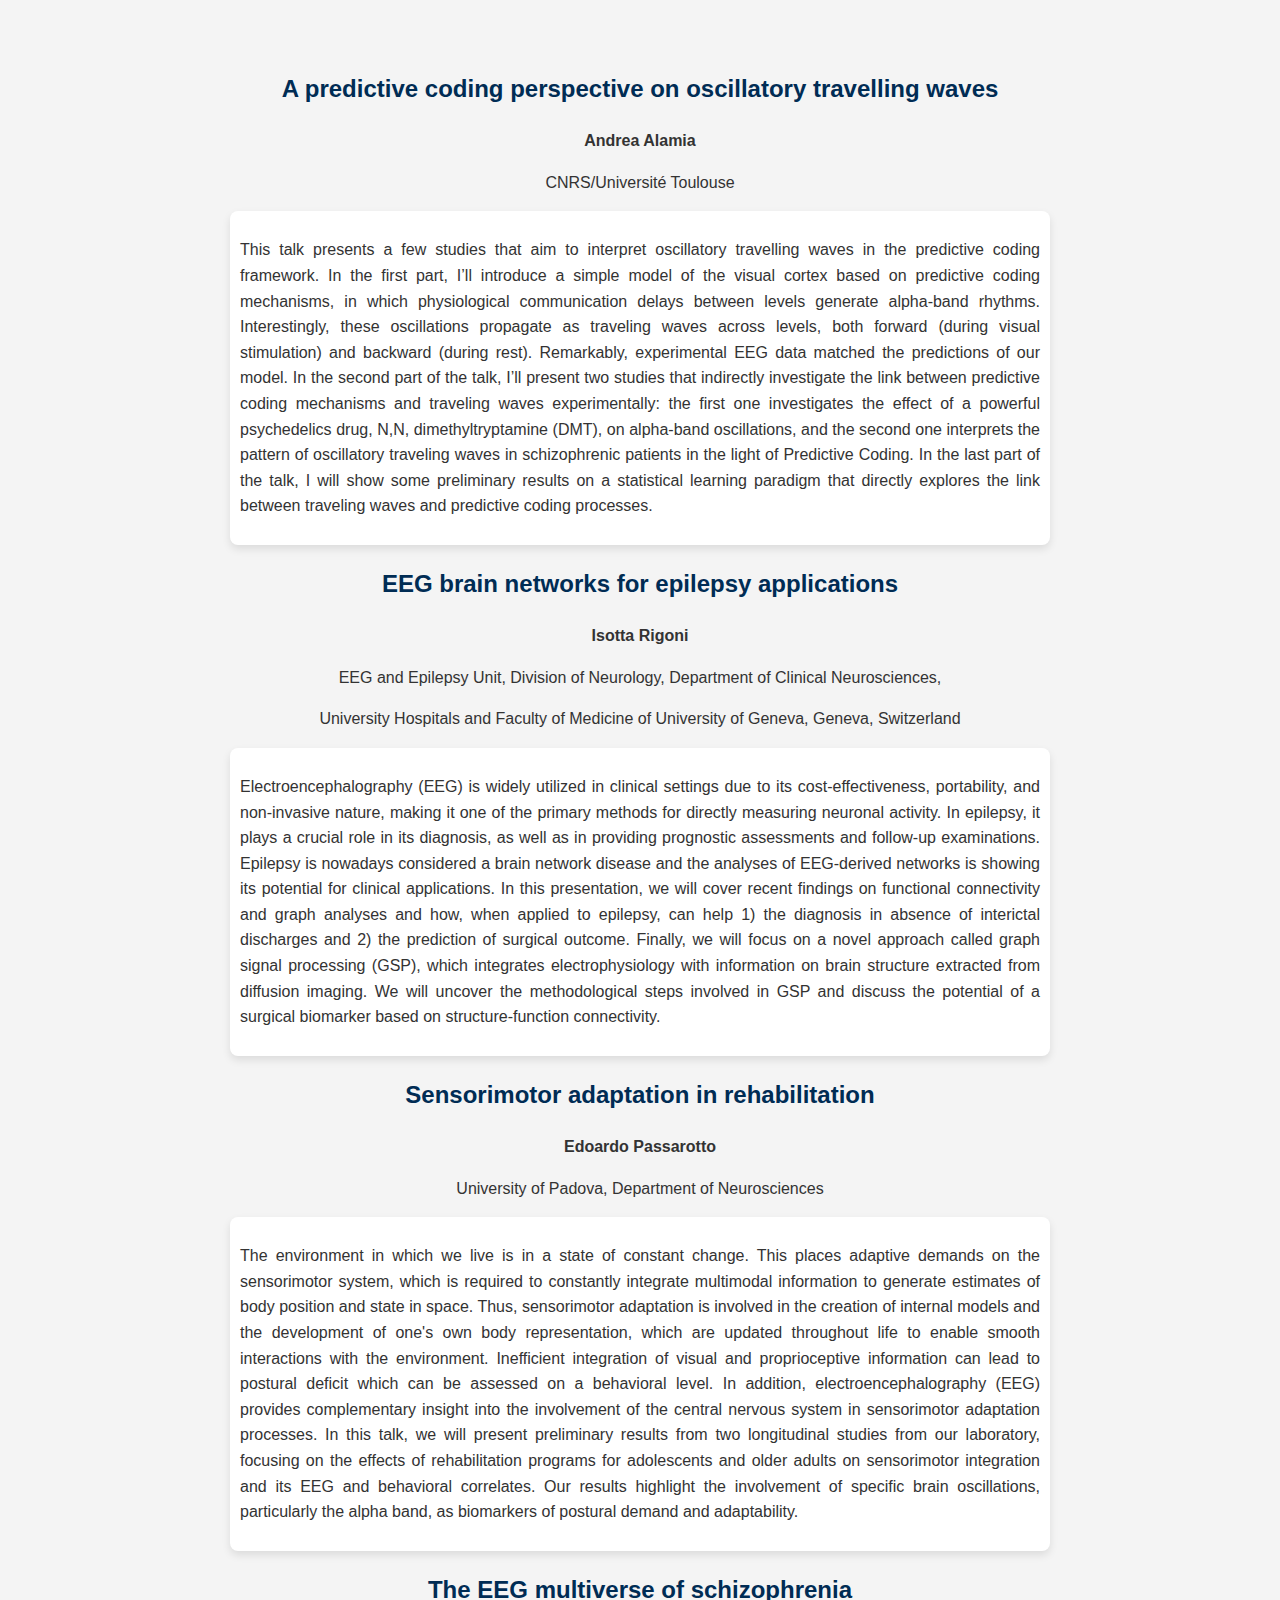
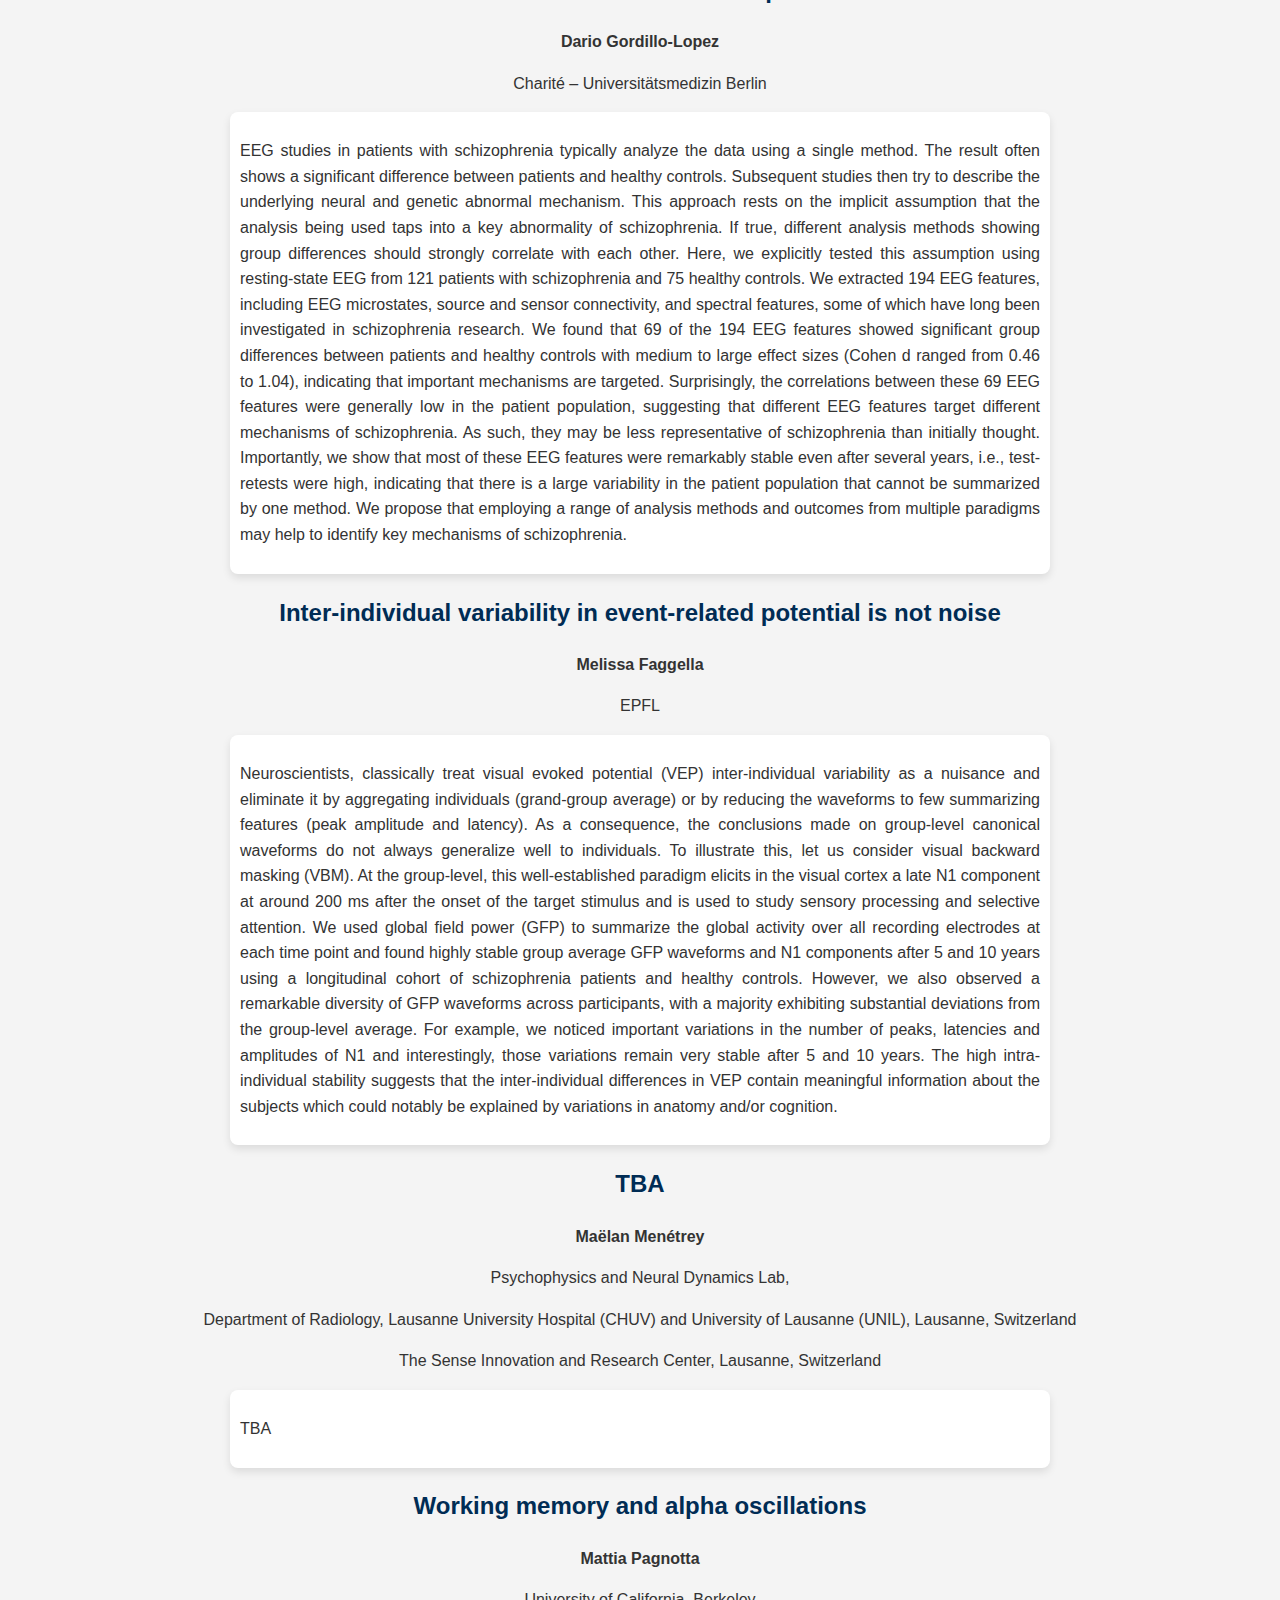
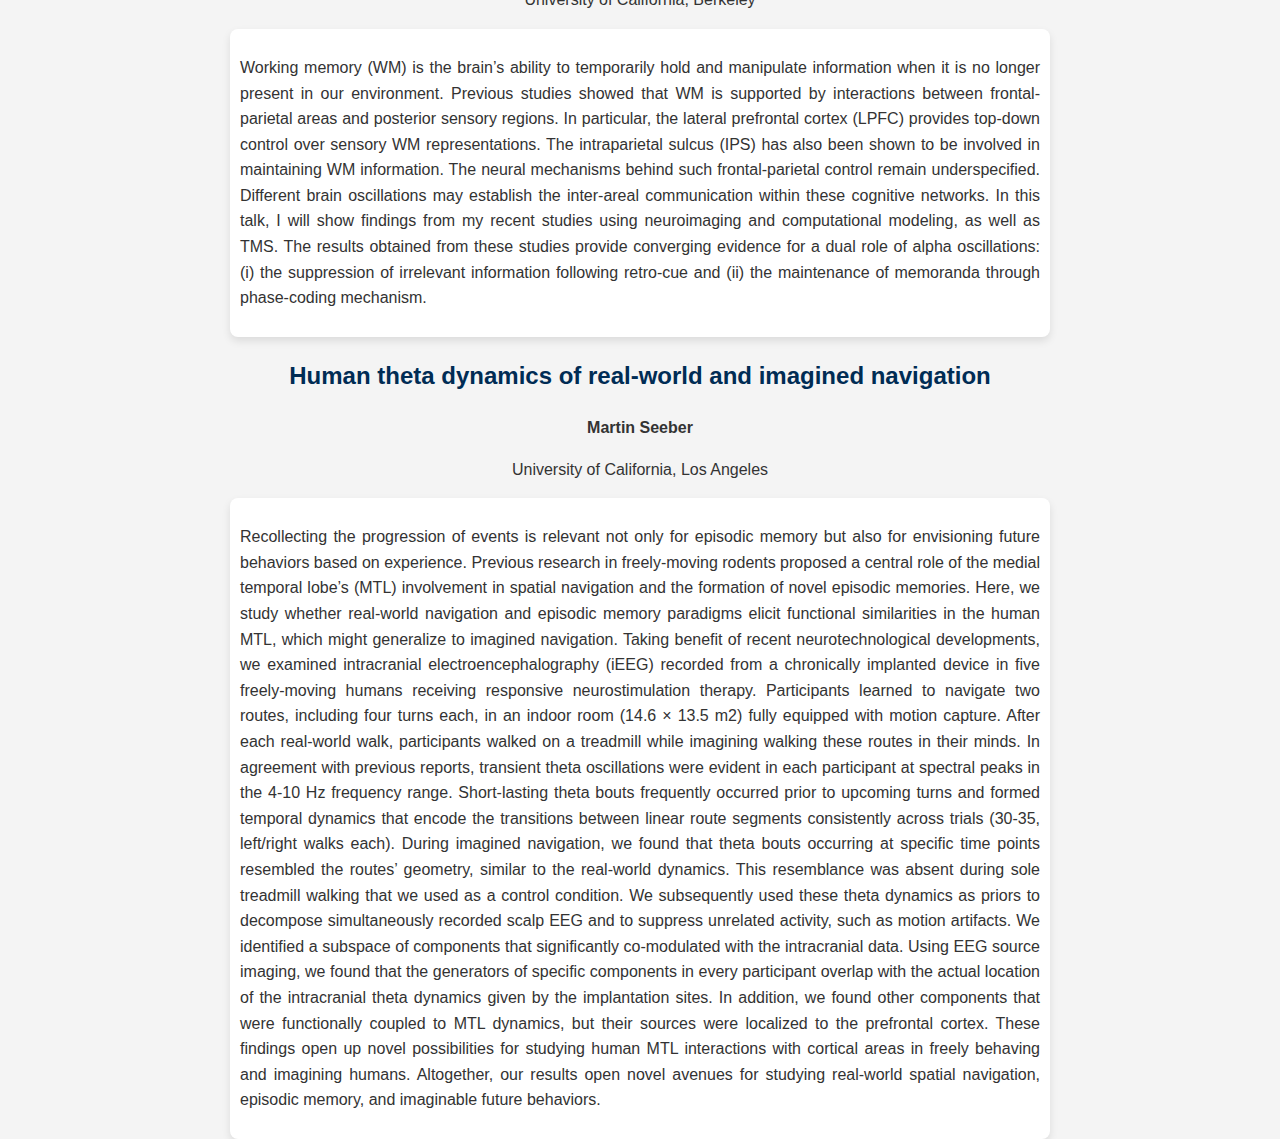
==== commit b7f15fe2: "Update talk_abstracts.html" ====
--- a/talk_abstracts.html
+++ b/talk_abstracts.html
@@ -109,7 +109,7 @@
     <section id="maelan-menetrey">
         <h2 style="text-align: center;">TBA</h2>
         <p style="text-align: center;"><strong>Maëlan Menétrey</strong>
-        <p> Psychophysics and Neural Dynamics Lab, Department of Radiology, Lausanne University Hospital (CHUV) and University of Lausanne (UNIL), Lausanne, Switzerland</p>
+        <p> Psychophysics and Neural Dynamics Lab,</p> Department of Radiology, Lausanne University Hospital (CHUV) and University of Lausanne (UNIL), Lausanne, Switzerland</p>
             The Sense Innovation and Research Center, Lausanne, Switzerland
         </p>
         <div class="abstract-container">
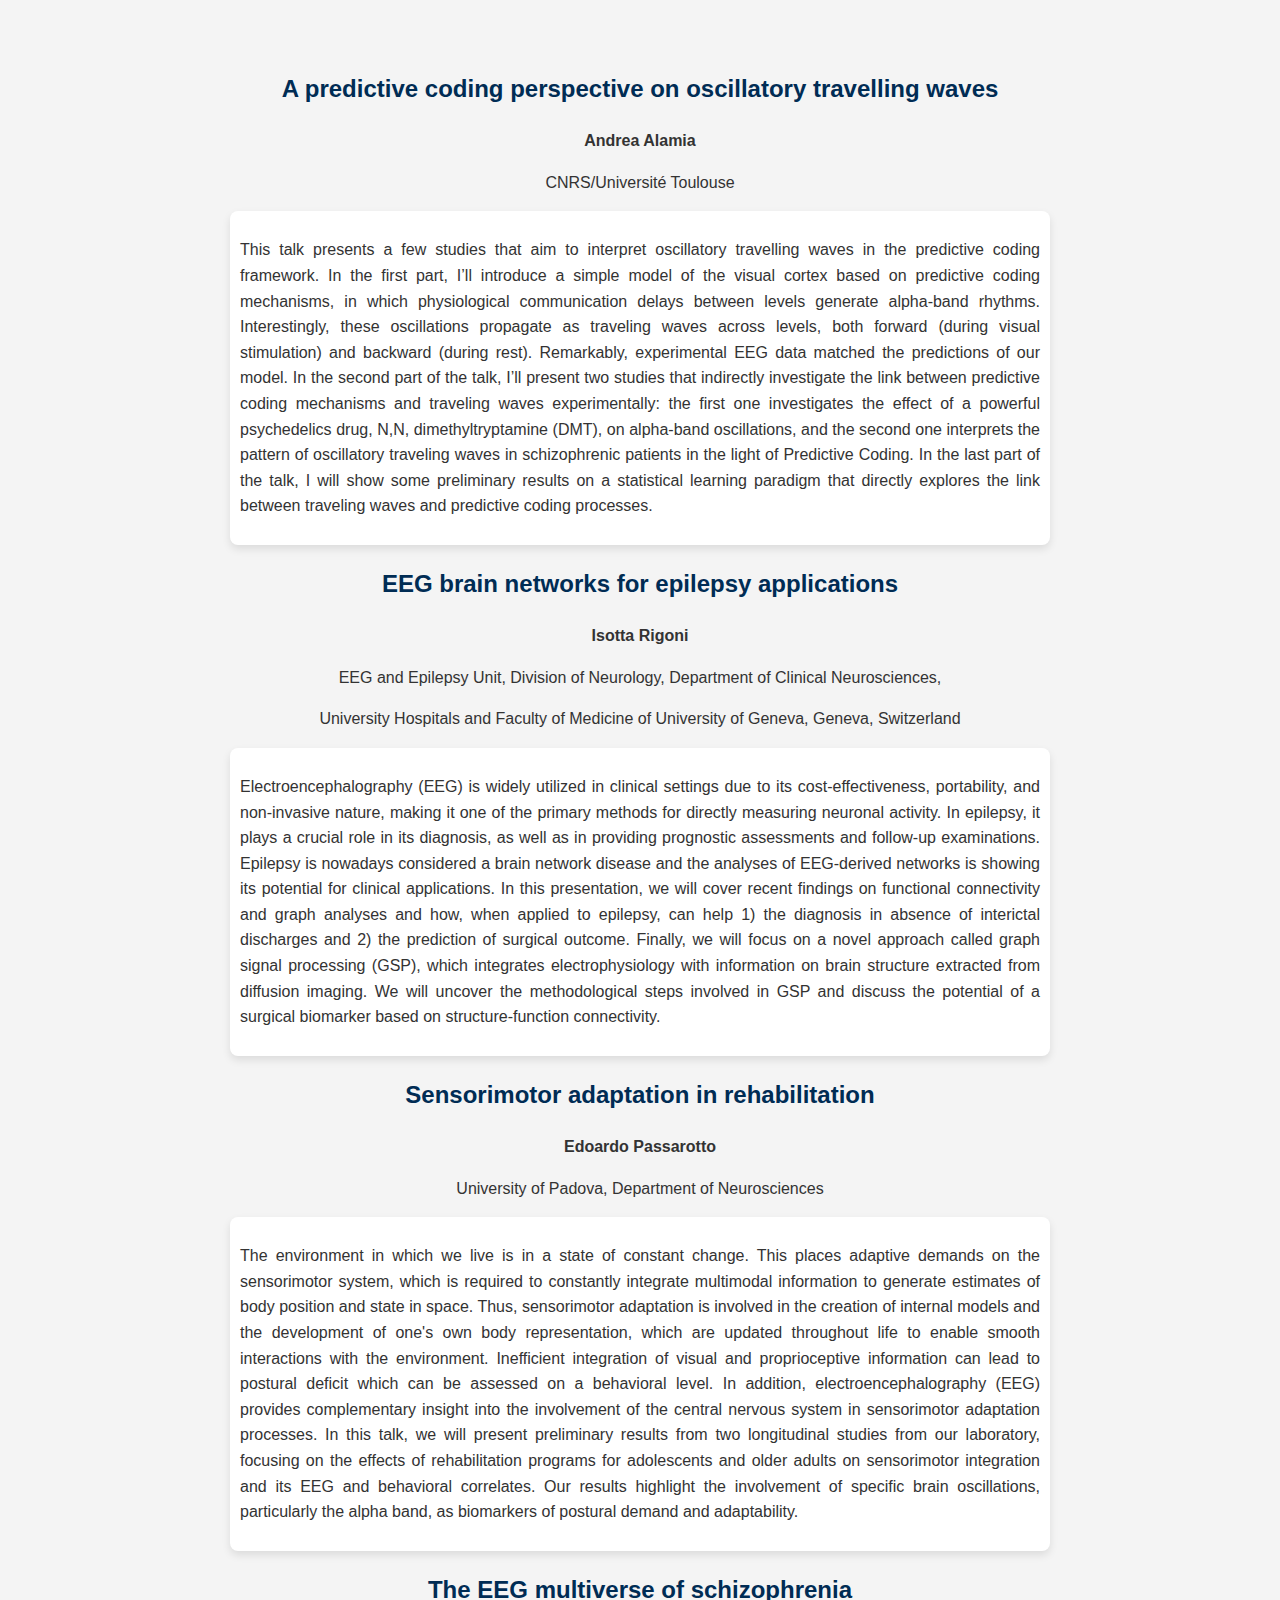
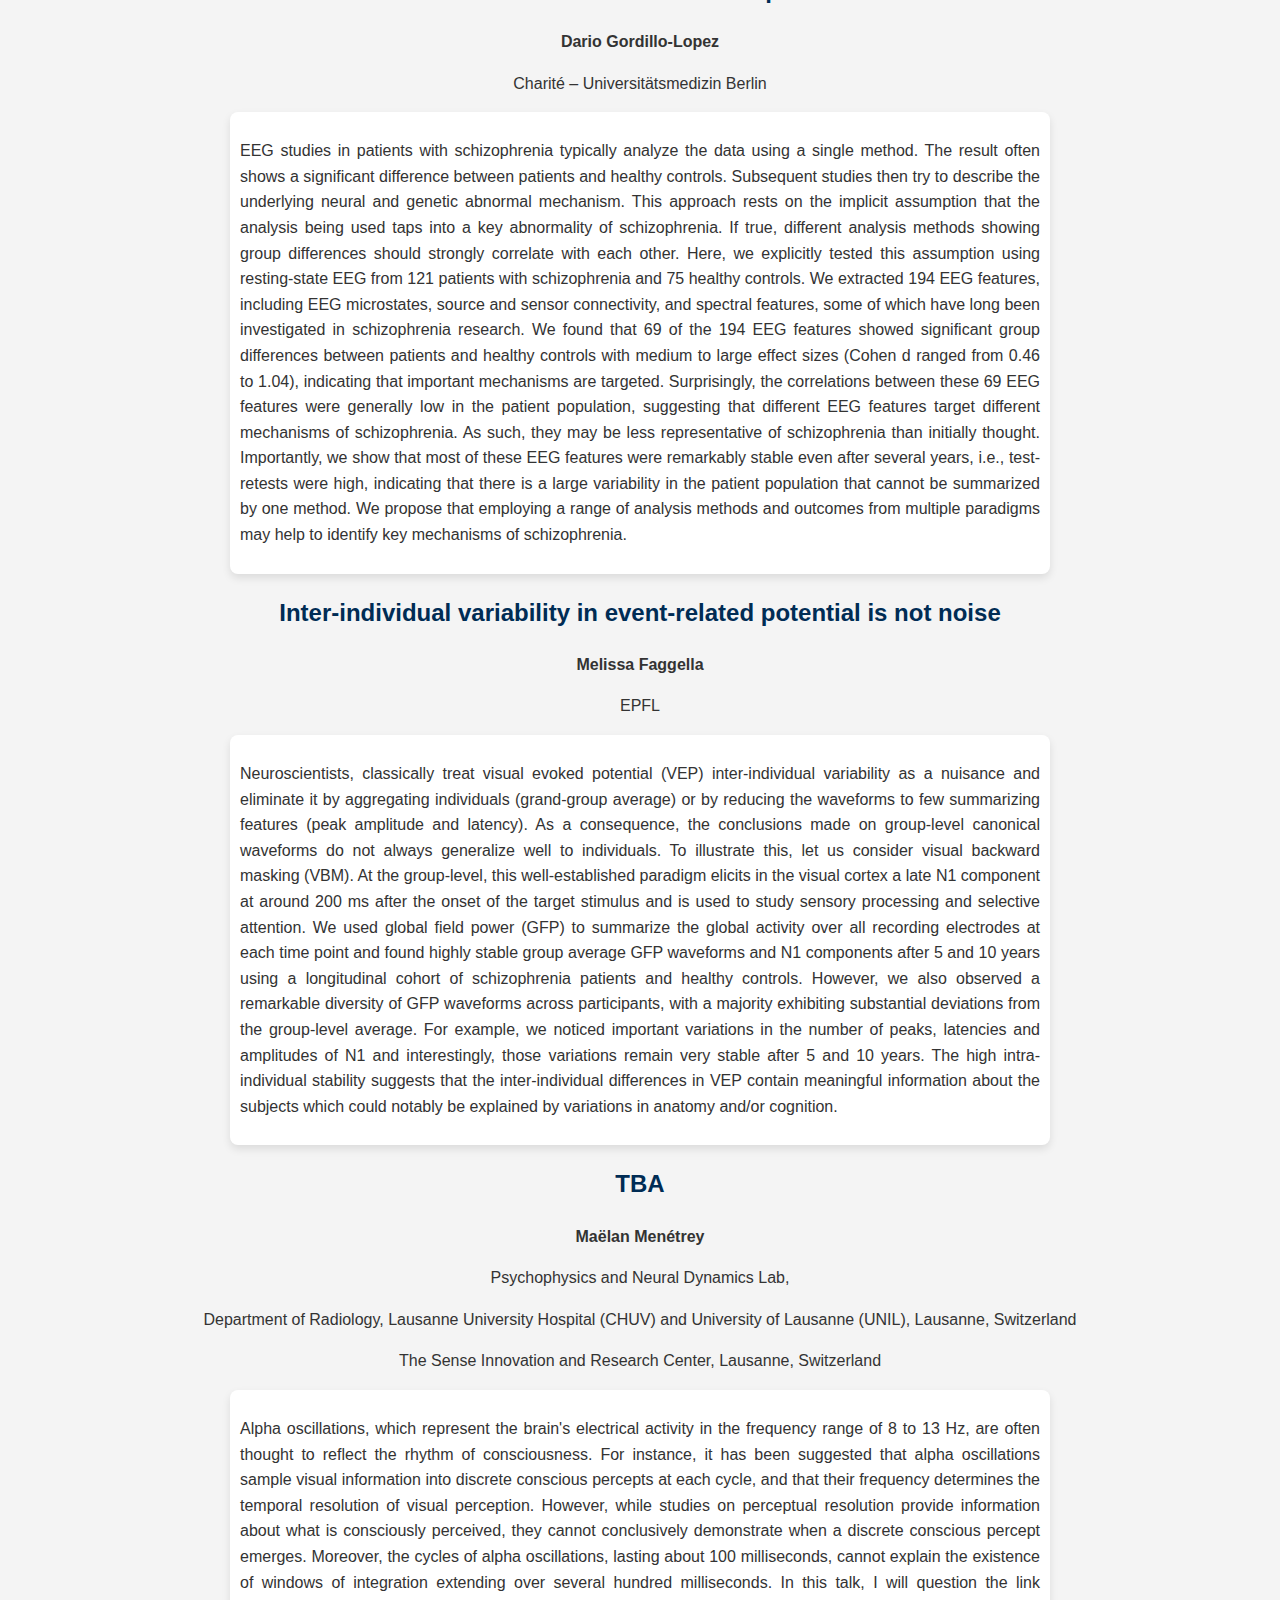
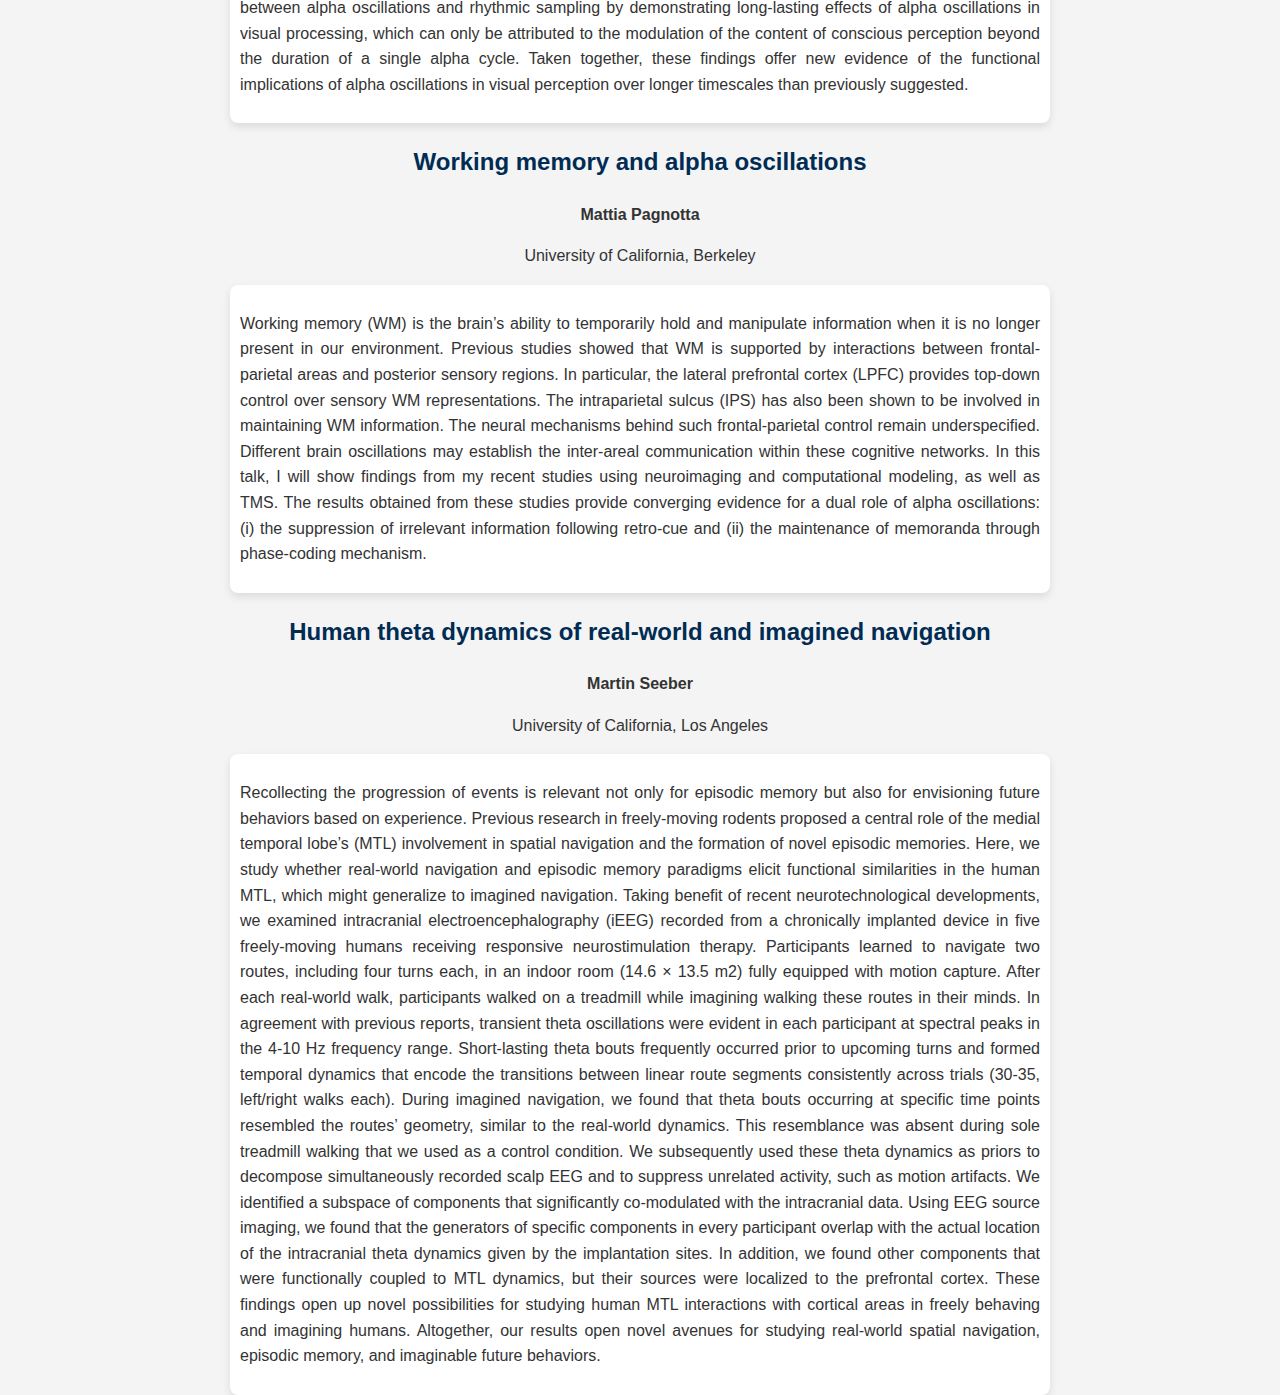
==== commit bf5dbe6e: "Update talk_abstracts.html" ====
--- a/talk_abstracts.html
+++ b/talk_abstracts.html
@@ -113,7 +113,13 @@
             The Sense Innovation and Research Center, Lausanne, Switzerland
         </p>
         <div class="abstract-container">
-        <p>TBA
+        <p>Alpha oscillations, which represent the brain's electrical activity in the frequency range of 8 to 13 Hz, are often thought to reflect the rhythm of consciousness. 
+             For instance, it has been suggested that alpha oscillations sample visual information into discrete conscious percepts at each cycle, and that their frequency determines 
+             the temporal resolution of visual perception. However, while studies on perceptual resolution provide information about what is consciously perceived, they cannot conclusively 
+             demonstrate when a discrete conscious percept emerges. Moreover, the cycles of alpha oscillations, lasting about 100 milliseconds, cannot explain the existence of windows 
+             of integration extending over several hundred milliseconds. In this talk, I will question the link between alpha oscillations and rhythmic sampling by demonstrating long-lasting
+             effects of alpha oscillations in visual processing, which can only be attributed to the modulation of the content of conscious perception beyond the duration of a single alpha cycle. 
+             Taken together, these findings offer new evidence of the functional implications of alpha oscillations in visual perception over longer timescales than previously suggested.
         </p>
         </div>
     </section>
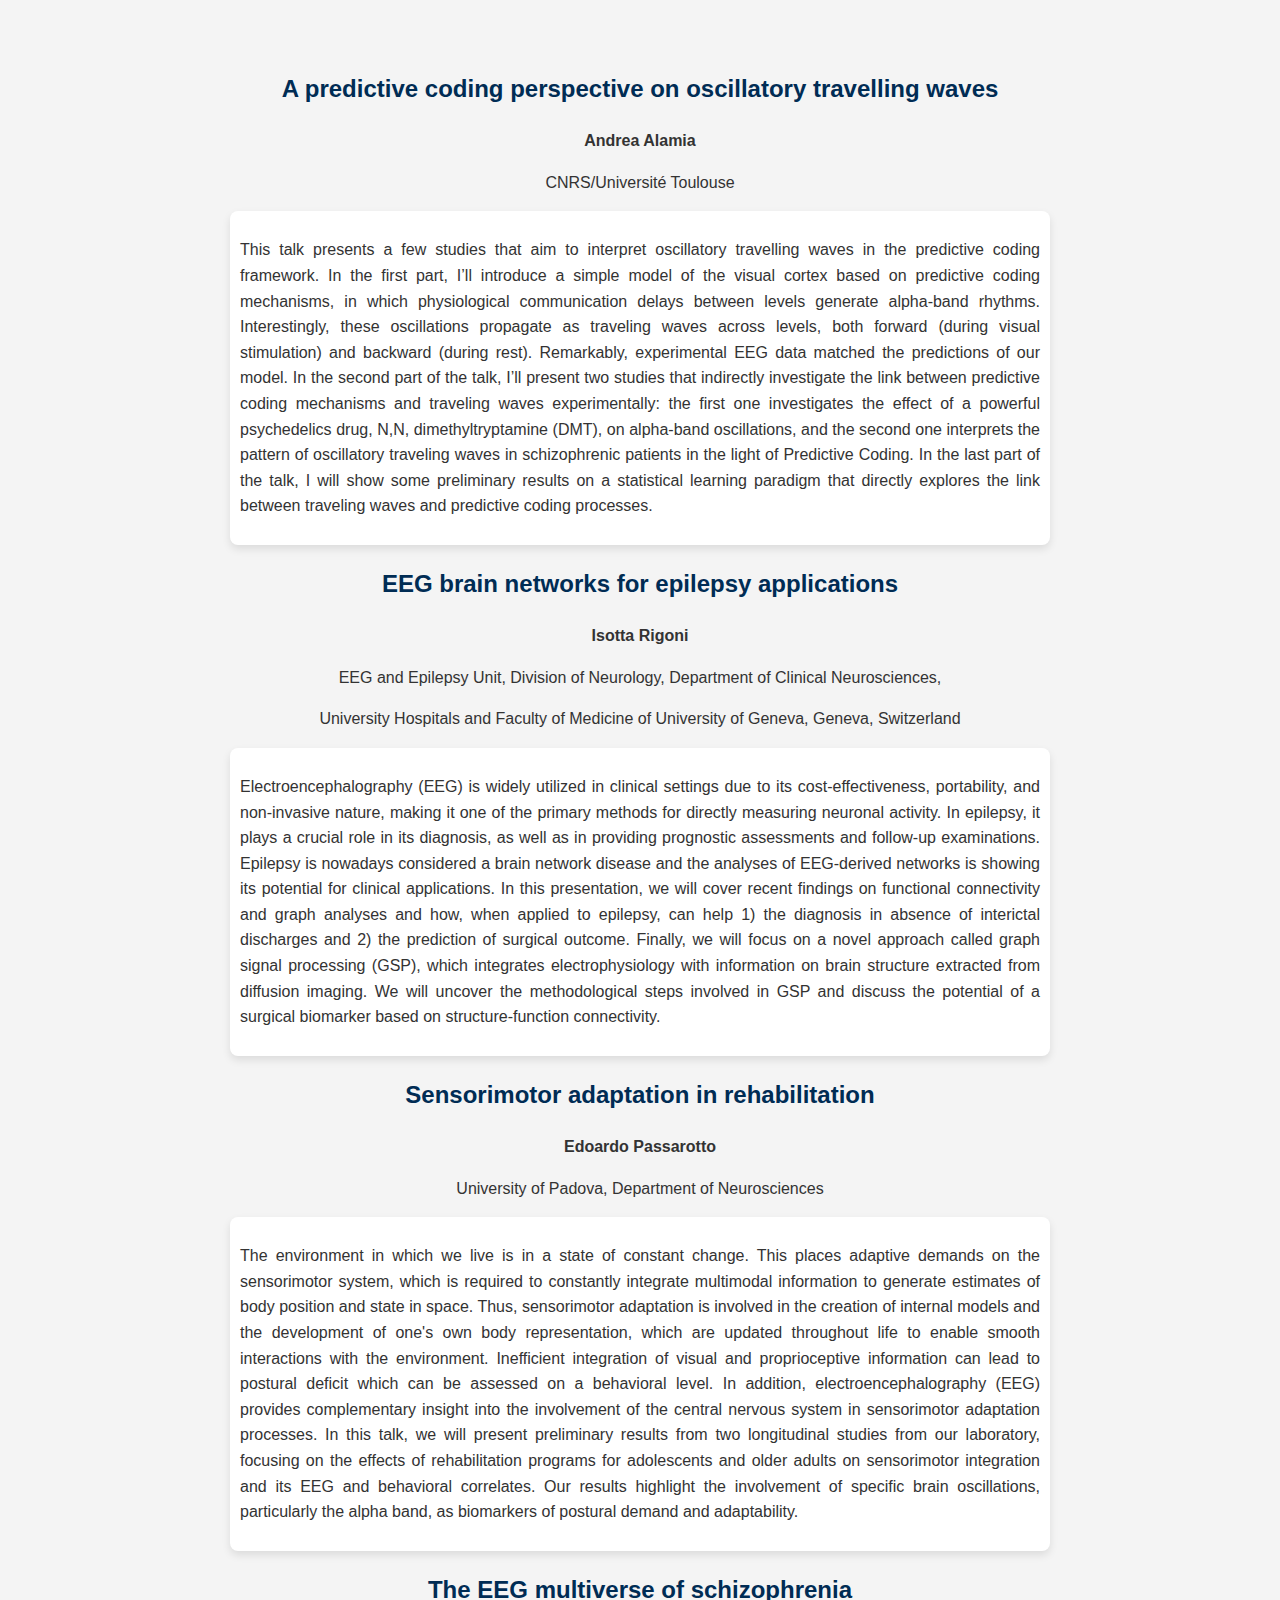
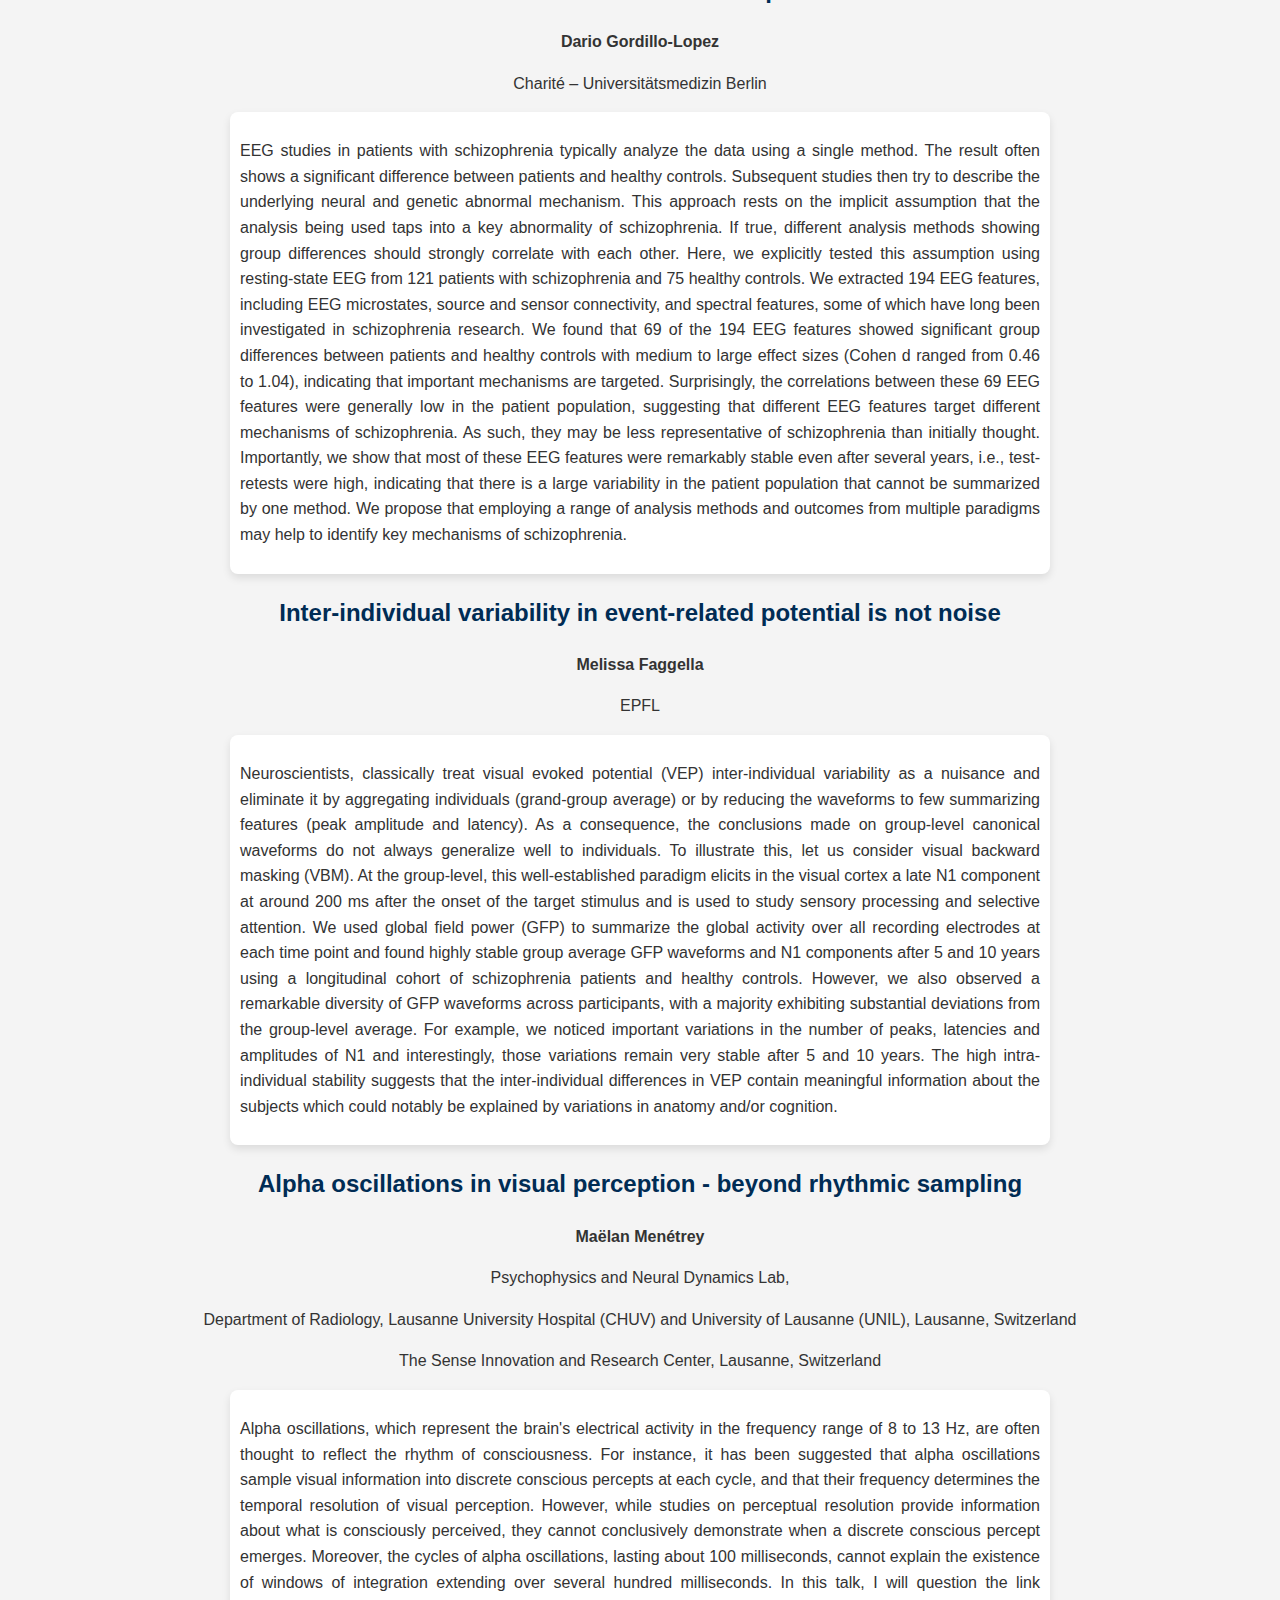
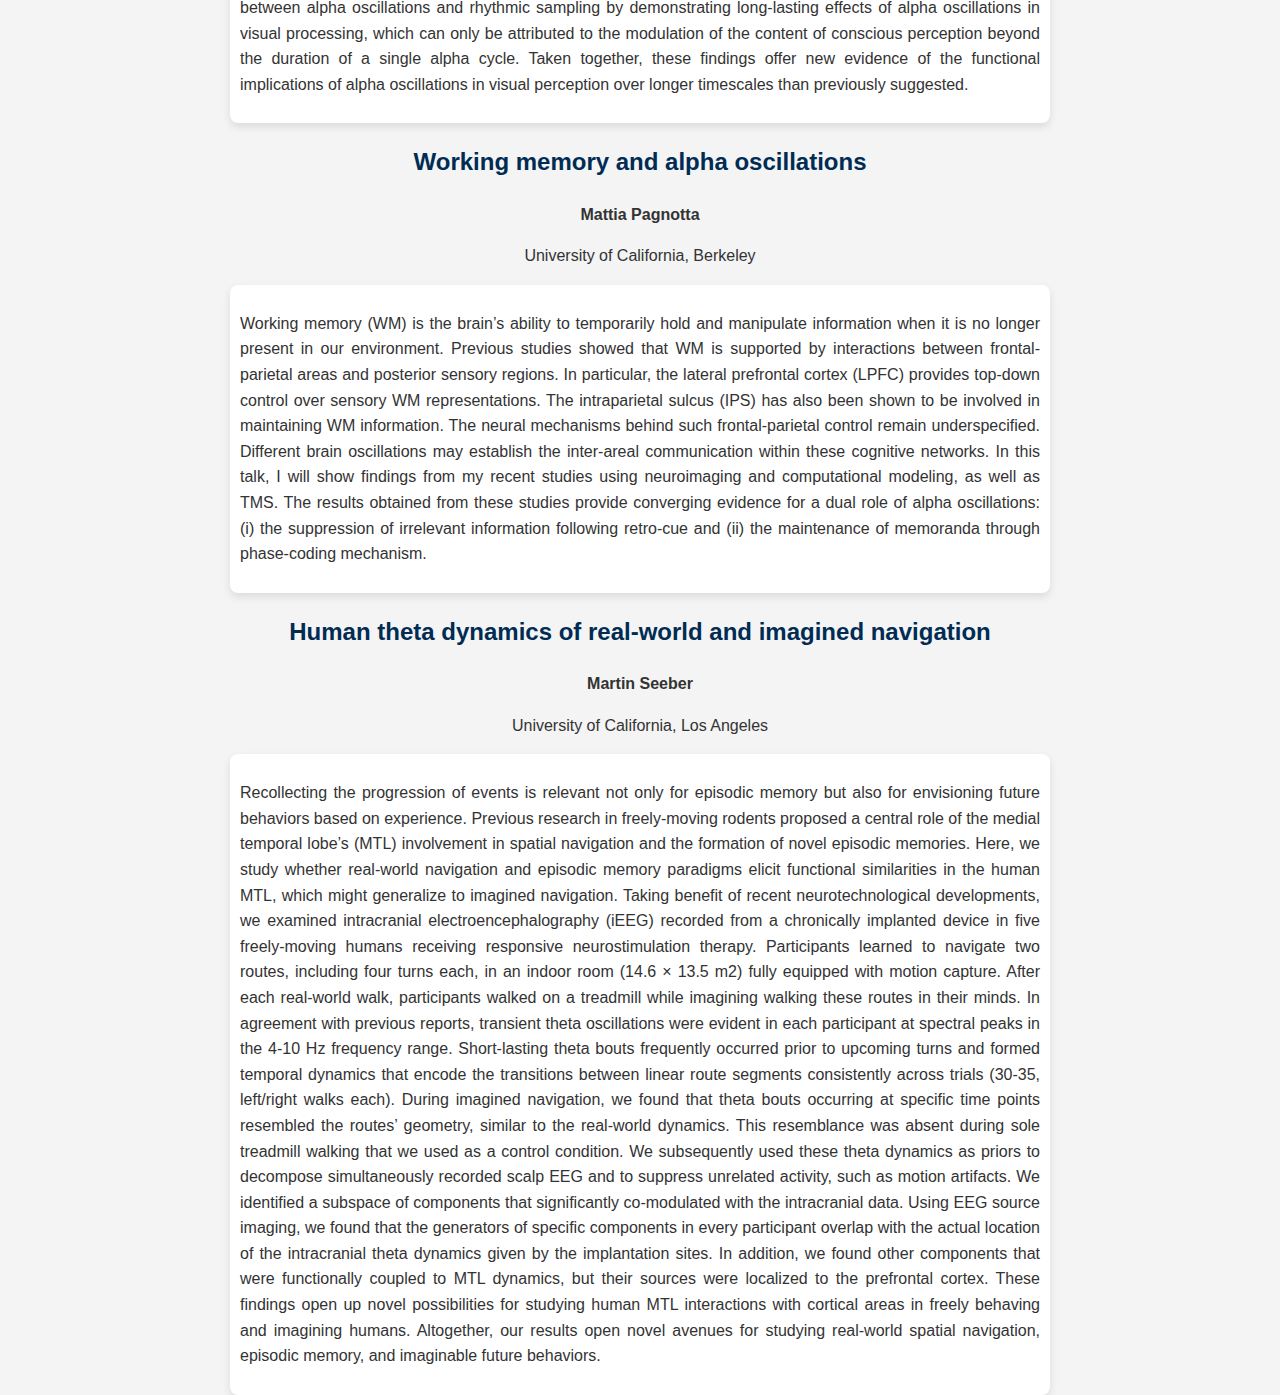
==== commit 46846b96: "Update talk_abstracts.html" ====
--- a/talk_abstracts.html
+++ b/talk_abstracts.html
@@ -107,7 +107,7 @@
 
     <!-- Abstract Section for Dr. Maëlan Menétrey -->
     <section id="maelan-menetrey">
-        <h2 style="text-align: center;">TBA</h2>
+        <h2 style="text-align: center;">Alpha oscillations in visual perception - beyond rhythmic sampling</h2>
         <p style="text-align: center;"><strong>Maëlan Menétrey</strong>
         <p> Psychophysics and Neural Dynamics Lab,</p> Department of Radiology, Lausanne University Hospital (CHUV) and University of Lausanne (UNIL), Lausanne, Switzerland</p>
             The Sense Innovation and Research Center, Lausanne, Switzerland
